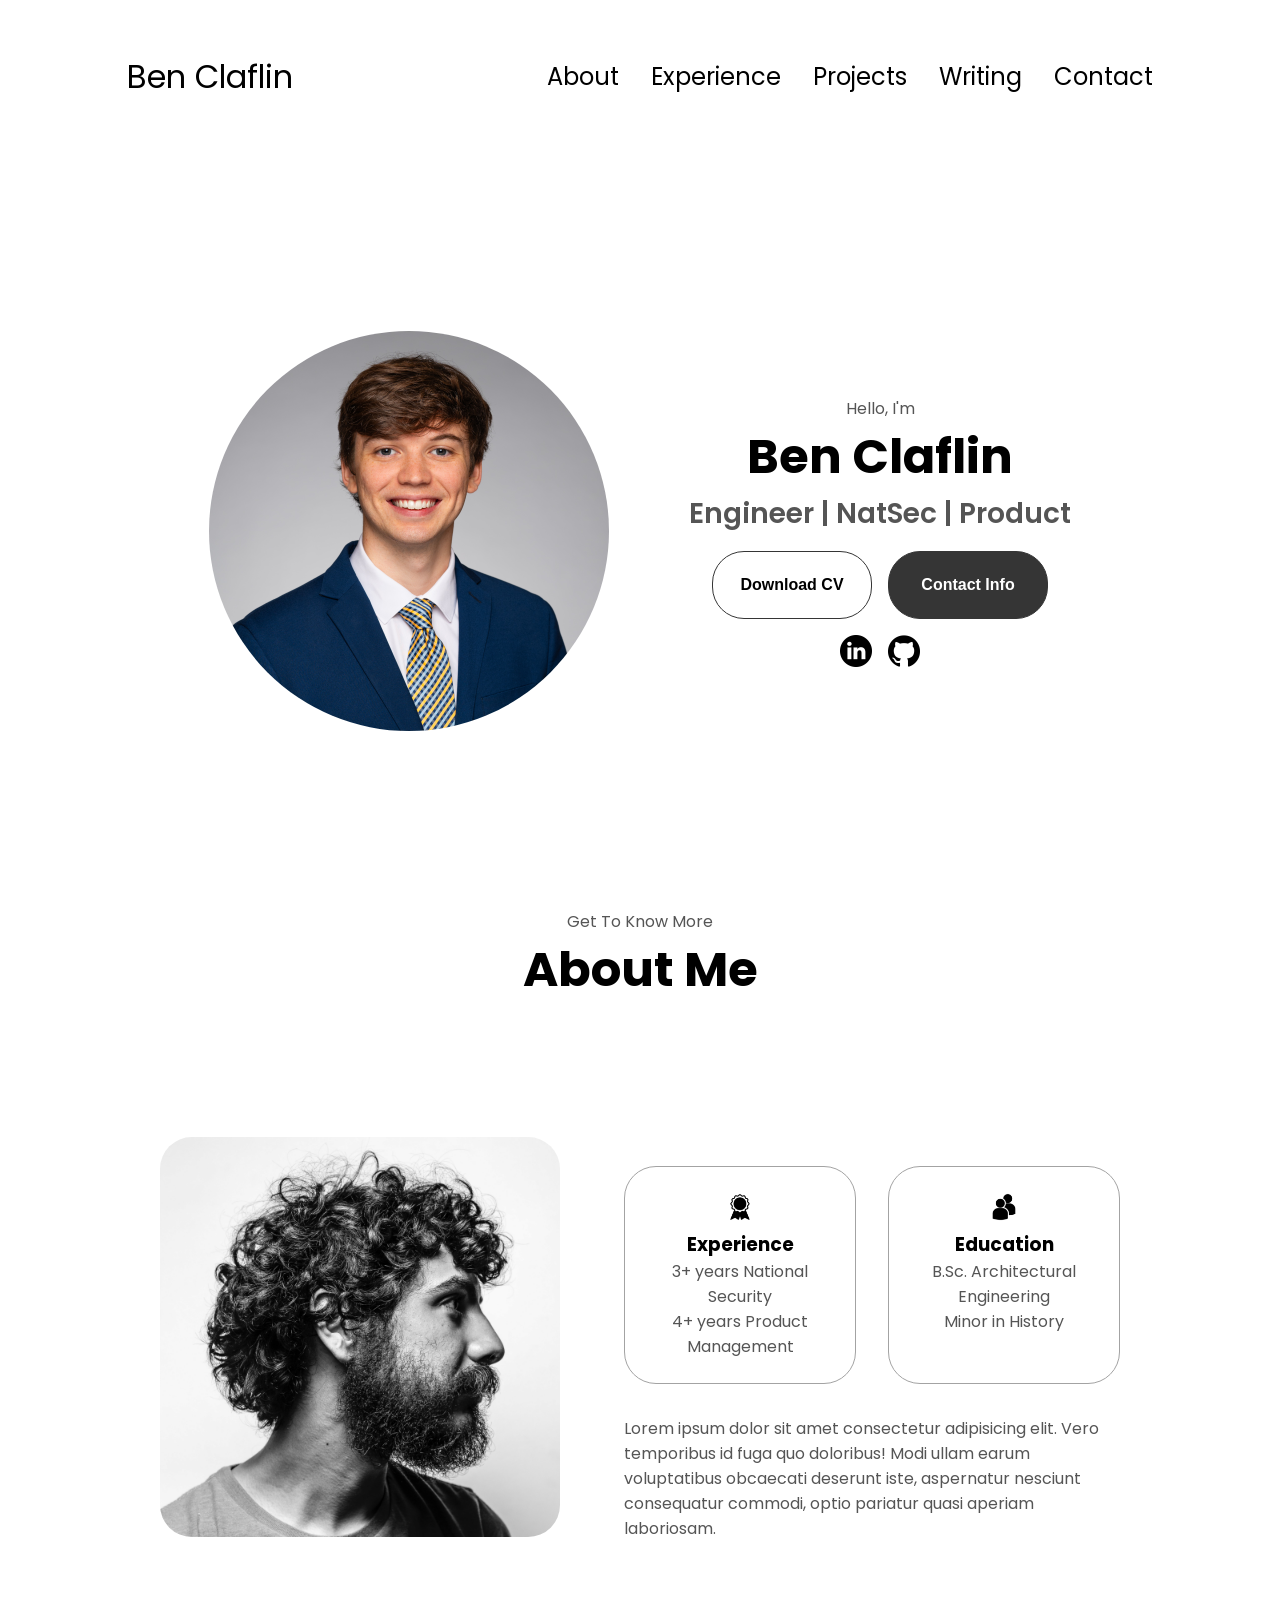
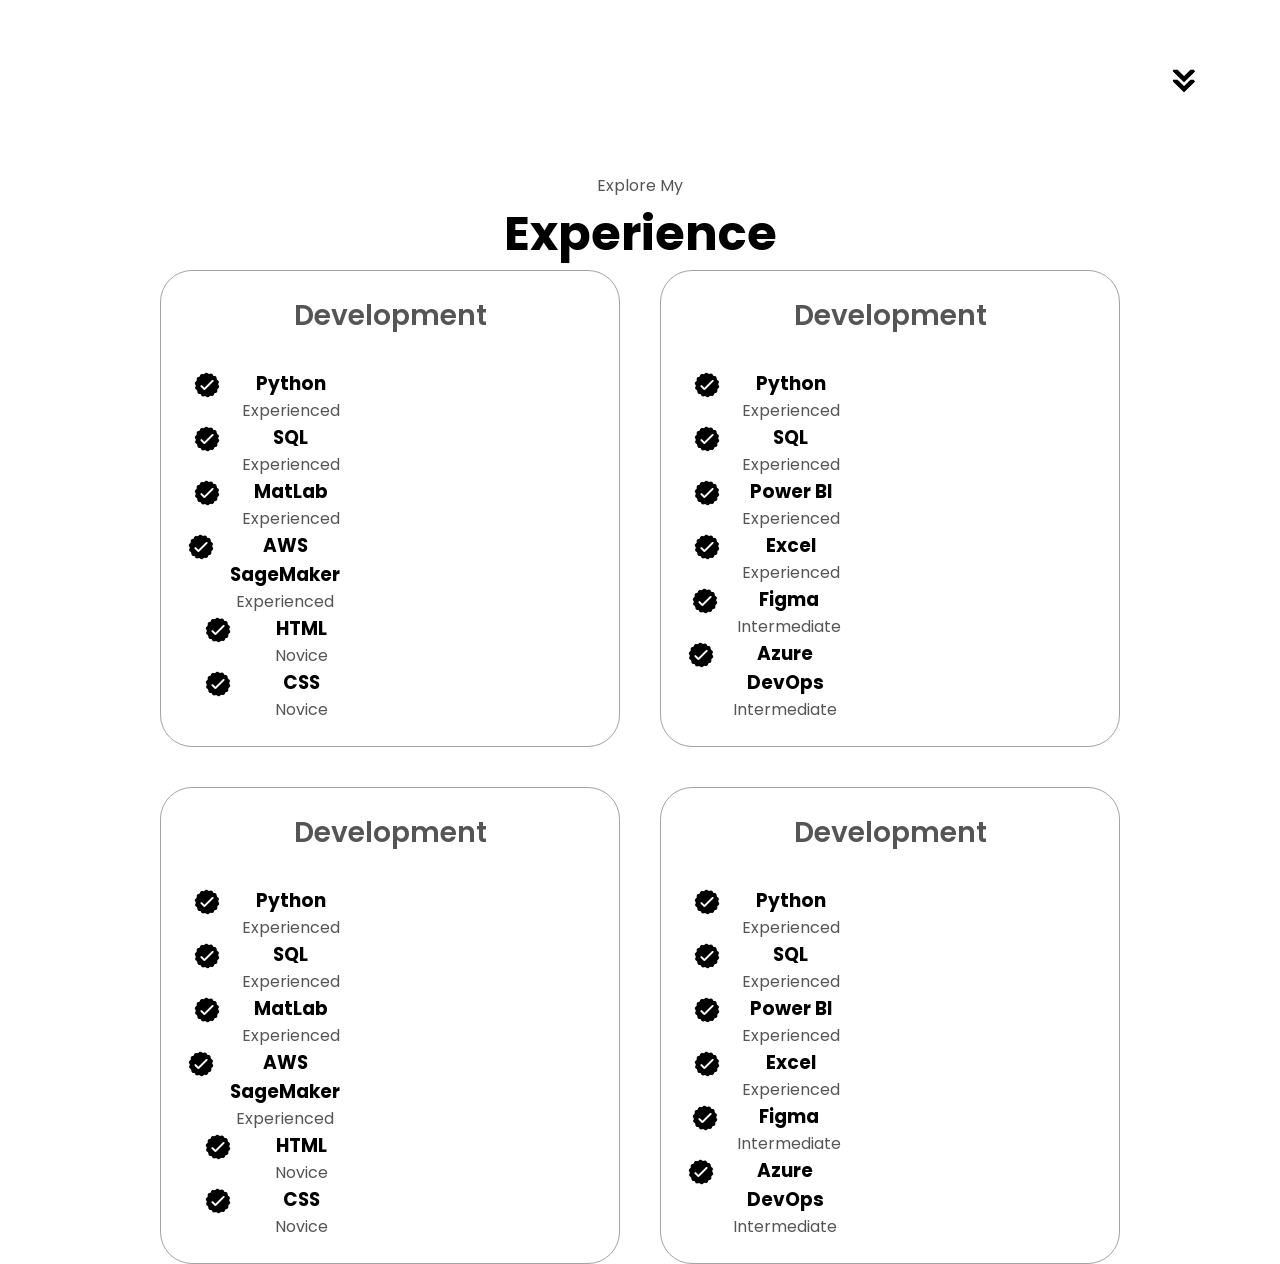
==== index.html @ aa69133c "2x2 grid without spread text" ====
<!DOCTYPE html>
<html lang="en">
<head>
  <meta charset="UTF-8">
  <meta name="viewport" content="width=device-width, initial-scale=1.0">
  <title>My Portfolio</title>
  <link rel="stylesheet" href="style.css">
  <link rel="stylesheet" href="mediaqueries.css">
</head>
<body>
  <!-- Desktop Nav -->
  <nav id="desktop-nav">
    <div class="logo">Ben Claflin</div>
    <div>
      <ul class="nav-links">
        <li><a href="#about">About</a></li>
        <li><a href="#experience">Experience</a></li>
        <li><a href="#projects">Projects</a></li>
        <li><a href="#writing">Writing</a></li>
        <li><a href="#contact">Contact</a></li>
      </ul> 
    </div>
  </nav>

  <!-- Hamburger Nav -->
  <nav id="hamburger-nav">
    <div class="logo">Ben Claflin</div>
    <div class="hamburger-menu">
      <div class="hamburger-icon" onclick="toggleMenu()">
        <span></span>
        <span></span>
        <span></span>
      </div>
      <ul class="menu-links">
        <li><a href="#about" onclick="toggleMenu()">About</a></li>
        <li><a href="#experience" onclick="toggleMenu()">Experience</a></li>
        <li><a href="#projects" onclick="toggleMenu()">Projects</a></li>
        <li><a href="#writing" onclick="toggleMenu()">Writing</a></li>
        <li><a href="#contact" onclick="toggleMenu()">Contact</a></li>
      </ul>
    </div>
  </nav>
  <section id="profile">
    <div class="section__pic-container">
        <img 
            src="./assets/Ben Claflin-2024-Web Res.jpg" 
            alt="Ben Claflin Profile Picture" 
            class="profile-pic"
        />
    </div>
    <div class="section__text">
        <p class="section__text__p1">Hello, I'm</p>
        <h1 class="title">Ben Claflin</h1>
        <p class="section__text__p2">Engineer | NatSec | Product</p>
        <div class="btn-container">
            <button 
            class="btn btn-color-2" 
            onclick="window.open('./assets/Ben-Claflin-Resume.pdf')"
            >
                Download CV
            </button>
            <button 
            class="btn btn-color-1" 
            onclick="location.href='./#contact'">
                Contact Info
            </button>
        </div>
        <div id="socials-container">
            <img src="./assets/linkedin.png" 
            alt="My LinkedIn Profile"
            class="icon" 
            onclick="location.href='https://www.linkedin.com/in/ben-claflin'"
            />
            <img src="./assets/github.png" 
            alt="My Github Profile"
            class="icon" 
            onclick="location.href='https://github.com/ben-claflin'"
            />
        </div>
    </div>
  </section>
  <section id="about">
    <p class="section__text__p1">Get To Know More</p>    
    <h1 class="title">About Me</h1>
        <div class="section-container">
            <div class="section__pic-container">
                <img src="./assets/about-pic.png" 
                alt="About Picture" 
                class="about-pic"
                />
            </div>
            <div class="about-details-container">
                <div class="about-containers">
                    <div class="details-containers">
                        <img src="./assets/experience.png" 
                        alt="experience icon"
                        class="icon"
                        />
                        <h3>Experience</h3>
                        <p>3+ years National Security <br/>4+ years Product Management</p>
                    </div>
                    <div class="details-containers">
                       <img src="./assets/education.png" 
                        alt="education icon"
                        class="icon"
                        />
                        <h3>Education</h3>
                        <p>B.Sc. Architectural Engineering <br/>Minor in History</p> 
                    </div>
                </div>
                <div class="text-container">
                    <p>Lorem ipsum dolor sit amet consectetur adipisicing elit. Vero temporibus id fuga quo doloribus! Modi ullam earum voluptatibus obcaecati deserunt iste, aspernatur nesciunt consequatur commodi, optio pariatur quasi aperiam laboriosam.</p>
                </div>
            </div>
        </div>
        <img 
            src="./assets/arrow.png" 
            alt="Arrow Icon" 
            class="icon arrow"
            onclick="location.href='#experience'"
        />    
</section>
</section>
<section id="experience">
  <p class="section__text__p1">Explore My</p>
  <h1 class="title">Experience</h1>
  <div class="experience-details-container">
    <div class="experience-containers">
      <!-- BOX 1 -->
      <div class="details-containers">
        <h2 class="experience-subtitle">Development</h2>
        <div class="article-containers">
          <article>
            <img 
            src="./assets/checkmark.png" 
            alt="Experience icon" 
            class="icon"
            />
            <div>
              <h3>Python</h3>
              <p>Experienced</p>
            </div>
          </article>
          <article>
            <img 
            src="./assets/checkmark.png" 
            alt="Experience icon" 
            class="icon"
            />
            <div>
              <h3>SQL</h3>
              <p>Experienced</p>
            </div>
          </article>
          <article>
            <img 
            src="./assets/checkmark.png" 
            alt="Experience icon" 
            class="icon"
            />
            <div>
              <h3>MatLab</h3>
              <p>Experienced</p>
            </div>
          </article>
          <article>
            <img 
            src="./assets/checkmark.png" 
            alt="Experience icon" 
            class="icon"
            />
            <div>
              <h3>AWS SageMaker</h3>
              <p>Experienced</p>
            </div>
          </article>
          <article>
            <img 
            src="./assets/checkmark.png" 
            alt="Experience icon" 
            class="icon"
            />
            <div>
              <h3>HTML</h3>
              <p>Novice</p>
            </div>
          </article>
          <article>
            <img 
            src="./assets/checkmark.png" 
            alt="Experience icon" 
            class="icon"
            />
            <div>
              <h3>CSS</h3>
              <p>Novice</p>
            </div>
          </article>
        </div>
      </div>
     <!-- BOX 2 -->
      <div class="details-containers">
        <h2 class="experience-subtitle">Development</h2>
        <div class="article-containers">
          <article>
            <img 
            src="./assets/checkmark.png" 
            alt="Experience icon" 
            class="icon"
            />
            <div>
              <h3>Python</h3>
              <p>Experienced</p>
            </div>
          </article>
          <article>
            <img 
            src="./assets/checkmark.png" 
            alt="Experience icon" 
            class="icon"
            />
            <div>
              <h3>SQL</h3>
              <p>Experienced</p>
            </div>
          </article>
          <article>
            <img 
            src="./assets/checkmark.png" 
            alt="Experience icon" 
            class="icon"
            />
            <div>
              <h3>Power BI</h3>
              <p>Experienced</p>
            </div>
          </article>
          <article>
            <img 
            src="./assets/checkmark.png" 
            alt="Experience icon" 
            class="icon"
            />
            <div>
              <h3>Excel</h3>
              <p>Experienced</p>
            </div>
          </article>
          <article>
            <img 
            src="./assets/checkmark.png" 
            alt="Experience icon" 
            class="icon"
            />
            <div>
              <h3>Figma</h3>
              <p>Intermediate</p>
            </div>
          </article>
          <article>
            <img 
            src="./assets/checkmark.png" 
            alt="Experience icon" 
            class="icon"
            />
            <div>
              <h3>Azure DevOps</h3>
              <p>Intermediate</p>
            </div>
          </article>
        </div>
      </div>
      <!-- BOX 3 -->
      <div class="details-containers">
        <h2 class="experience-subtitle">Development</h2>
        <div class="article-containers">
          <article>
            <img 
            src="./assets/checkmark.png" 
            alt="Experience icon" 
            class="icon"
            />
            <div>
              <h3>Python</h3>
              <p>Experienced</p>
            </div>
          </article>
          <article>
            <img 
            src="./assets/checkmark.png" 
            alt="Experience icon" 
            class="icon"
            />
            <div>
              <h3>SQL</h3>
              <p>Experienced</p>
            </div>
          </article>
          <article>
            <img 
            src="./assets/checkmark.png" 
            alt="Experience icon" 
            class="icon"
            />
            <div>
              <h3>MatLab</h3>
              <p>Experienced</p>
            </div>
          </article>
          <article>
            <img 
            src="./assets/checkmark.png" 
            alt="Experience icon" 
            class="icon"
            />
            <div>
              <h3>AWS SageMaker</h3>
              <p>Experienced</p>
            </div>
          </article>
          <article>
            <img 
            src="./assets/checkmark.png" 
            alt="Experience icon" 
            class="icon"
            />
            <div>
              <h3>HTML</h3>
              <p>Novice</p>
            </div>
          </article>
          <article>
            <img 
            src="./assets/checkmark.png" 
            alt="Experience icon" 
            class="icon"
            />
            <div>
              <h3>CSS</h3>
              <p>Novice</p>
            </div>
          </article>
        </div>
      </div>
     <!-- BOX 4 -->
      <div class="details-containers">
        <h2 class="experience-subtitle">Development</h2>
        <div class="article-containers">
          <article>
            <img 
            src="./assets/checkmark.png" 
            alt="Experience icon" 
            class="icon"
            />
            <div>
              <h3>Python</h3>
              <p>Experienced</p>
            </div>
          </article>
          <article>
            <img 
            src="./assets/checkmark.png" 
            alt="Experience icon" 
            class="icon"
            />
            <div>
              <h3>SQL</h3>
              <p>Experienced</p>
            </div>
          </article>
          <article>
            <img 
            src="./assets/checkmark.png" 
            alt="Experience icon" 
            class="icon"
            />
            <div>
              <h3>Power BI</h3>
              <p>Experienced</p>
            </div>
          </article>
          <article>
            <img 
            src="./assets/checkmark.png" 
            alt="Experience icon" 
            class="icon"
            />
            <div>
              <h3>Excel</h3>
              <p>Experienced</p>
            </div>
          </article>
          <article>
            <img 
            src="./assets/checkmark.png" 
            alt="Experience icon" 
            class="icon"
            />
            <div>
              <h3>Figma</h3>
              <p>Intermediate</p>
            </div>
          </article>
          <article>
            <img 
            src="./assets/checkmark.png" 
            alt="Experience icon" 
            class="icon"
            />
            <div>
              <h3>Azure DevOps</h3>
              <p>Intermediate</p>
            </div>
          </article>
        </div>
      </div>
    </div>
  </div>
  <img 
            src="./assets/arrow.png" 
            alt="Arrow Icon" 
            class="icon arrow"
            onclick="location.href='./#projects'"
        />   
</section>
  <script src="script.js"></script>
</body>
</html>
---- style.css ----
/* General */

@import url('https://fonts.googleapis.com/css2?family=Poppins:wght@300;400;500;600&display=swap');

* {
    margin: 0;
    padding: 0;
}

body {
    font-family: "Poppins", sans-serif;
}

html {
    scroll-behavior: smooth;
}

p {
    color: rgb(85,85,85);
}

/* TRANSITION */

a, .btn{
    transition: all 300ms ease;
}

/* DESKTOP NAV */

nav, 
.nav-links {
    display: flex;
}

nav {
    justify-content: space-around;
    align-items: center;
    height: 17vh;
}
.nav-links {
    gap: 2rem;
    list-style: none;
    font-size: 1.5rem;
}

a {
    color:black;
    text-decoration: none;
    text-decoration-color: white;
}

a:hover {
    color: grey;
    text-decoration: underline;
    text-underline-offset: 1rem;
    text-decoration-color: rgb(181,181,181);
}

.logo {
    font-size: 2rem;
}

.logo:hover {
    cursor: default;
}

/* HAMBURGER MENU */

#hamburger-nav {
    display: none;
}

.hamburger-menu {
    position: relative;
    display: inline-block;
}

.hamburger-icon {
    display: flex;
    flex-direction: column;
    justify-content: space-between;
    height: 24px;
    width: 30px;
    cursor: pointer;
}

.hamburger-icon span {
    width: 100%;
    height: 2px;
    background-color: black;
    transition: all 0.3 ease-in-out;
}

.menu-links {
    position: absolute;
    top: 100%;
    right: 0%;
    background-color: white;
    width: fit-content;
    max-height: 0;
    overflow: hidden;
    transition: all 0.3 ease-in-out;
}

.menu-links a {
    display: block;
    padding: 10px;
    text-align: center;
    font-size: 1.5rem;
    color: black;
    text-decoration: none;
    transition: all 0.3 ease-in-out;
}

.menu-links li {
    list-style: none;
}

.menu-links.open {
    max-height: 300px;
}

.hamburger-icon.open span:first-child {
    transform: rotate(45deg) translate(10px, 5px);
}

.hamburger-icon.open span:nth-child(2) {
    opacity: 0;
}

.hamburger-icon.open span:last-child {
    transform: rotate(-45deg) translate(10px, -5px);
}

.hamburger-icon span:first-child {
    transform: none;
}

.hamburger-icon span:first-child {
    opacity: 1;
}

.hamburger-icon span:first-child {
    transform: none;
}

/* SECTIONS */
section {
    padding-top: 4vh;
    height: 96vh;
    margin: 0 10rem;
    box-sizing: border-box;
    min-height: fit-content;
}

.section-container {
    display: flex;   
}

/* PROFILE */

#profile {
    display: flex;
    justify-content: center;
    gap: 5rem;
    height: 80vh;
}

.profile-pic {
    display: flex;
    height: 400px;
    width: 400px;
    margin: auto 0;
    border-radius: 50%;
    overflow: hidden;
}

.profile-pic img {
    width: 100%;
    height: 100%;
    object-fit: cover;
}

.section__text {
    align-self: center;
    text-align: center;
}

.section__text p {
    font-weight: 600;
}

.section__text__p1 {
    text-align: center;
    font-size: 1rem;
    font-weight: 400 !important;
}

.section__text__p2 {
    font-size: 1.75rem;
    margin-bottom: 1rem;
}

.title {
    font-size: 3rem;
    text-align: center;
}

#socials-container {
    display: flex;
    justify-content: center;
    margin-top: 1rem;
    gap: 1rem;
}

/* ICONS */

.icon {
    cursor: pointer;
    height: 2rem;
}

/* BUTTONS */

.btn-container {
    display: flex;
    justify-content: center;
    gap: 1rem;
}

.btn {
    font-weight: 600;
    font-size: 1rem;
    transition: all 300ms ease;
    padding: 1.5rem;
    width: 10rem;
    border-radius: 2rem;
}

.btn-color-1, 
.btn-color-2 {
    border: rgb(53, 53, 53) 0.1rem solid;
}

.btn-color-1:hover, 
.btn-color-2:hover {
    cursor: pointer;
}

.btn-color-1, 
.btn-color-2:hover {
    background: rgb(53, 53, 53);
    color: white;
}

.btn-color-1:hover {
    background: rgb(0, 0, 0);
}

.btn-color-2 {
    background: none;
}

.btn-color-2:hover {
    border: rgb(255,255,255) 0.1rem solid;
}

.btn-container {
    gap: 1rem;
}

/* ABOUT SECTION */

#about {
    position: relative;
}

.about-containers {
    gap: 2rem;
    margin-bottom: 2rem;
    margin-top: 2rem;
}

.about-details-container {
    justify-content: center;
    flex-direction: column;
}

.about-containers,
.about-details-container {
    display: flex;
}

.about-pic {
    border-radius: 2rem;
    height: 400px;
    width: 400px;
}

.arrow {
    position: absolute;
    right: -5rem;
    bottom: 2.5rem;
}

.details-containers {
    padding: 1.5rem;
    flex: 1;
    background: white;
    border-radius: 2rem;
    border: rgb(53, 53, 53) 0.1rem solid;
    border-color: rgb(163, 163, 163);
    text-align: center;
}

.section-container {
    gap: 4rem;
    height: 80%;
}

.section__pic-container {
    height: 400px;
    width: 400px;
    margin: auto 0;
}

Here is my current css code for the experience section:

/* EXPERIENCE */

#experience {
    position: relative;
}

.experience-subtitle {
    color: rgb(85,85,85);
    font-weight: 600;
    font-size: 1.75rem;
    margin-bottom: 2rem;
}

.experience-details-container {
    display: flex;
    justify-content: center;
    flex-direction: column;
}

.experience-containers {
    display: grid;
    grid-template-columns: repeat(2, 1fr);
    text-align: initial;
    flex-wrap: wrap;
    flex-direction: row;
    gap: 2.5rem;
    justify-content: space-around;
}

article {
    display: flex;
    width: 10rem;
    justify-content: space-around;
    gap: 0.5rem;
}

article .icon {
    cursor: default;
}
---- mediaqueries.css ----
@media screen and (max-width: 1200px) {
    #desktop-nav {
        display: none;
    }
    #hamburger-nav {
        display: flex;
    }
}
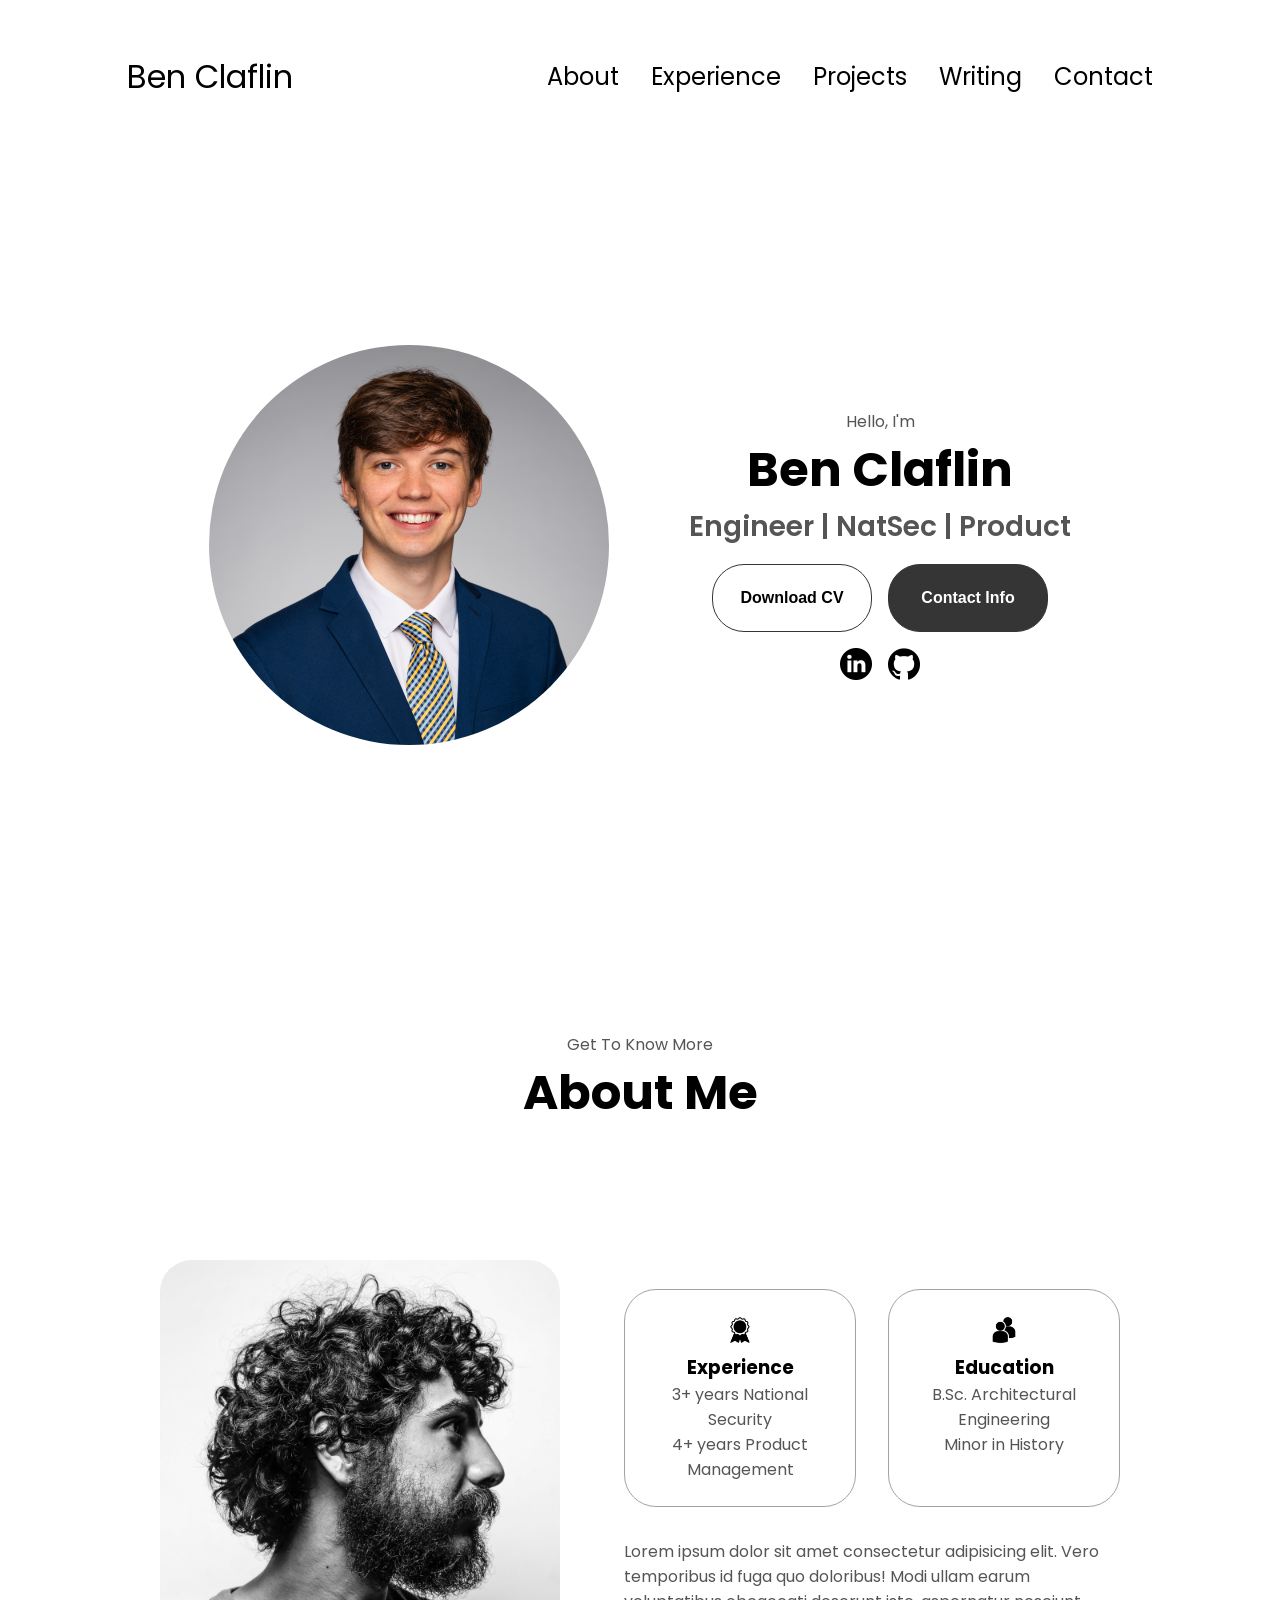
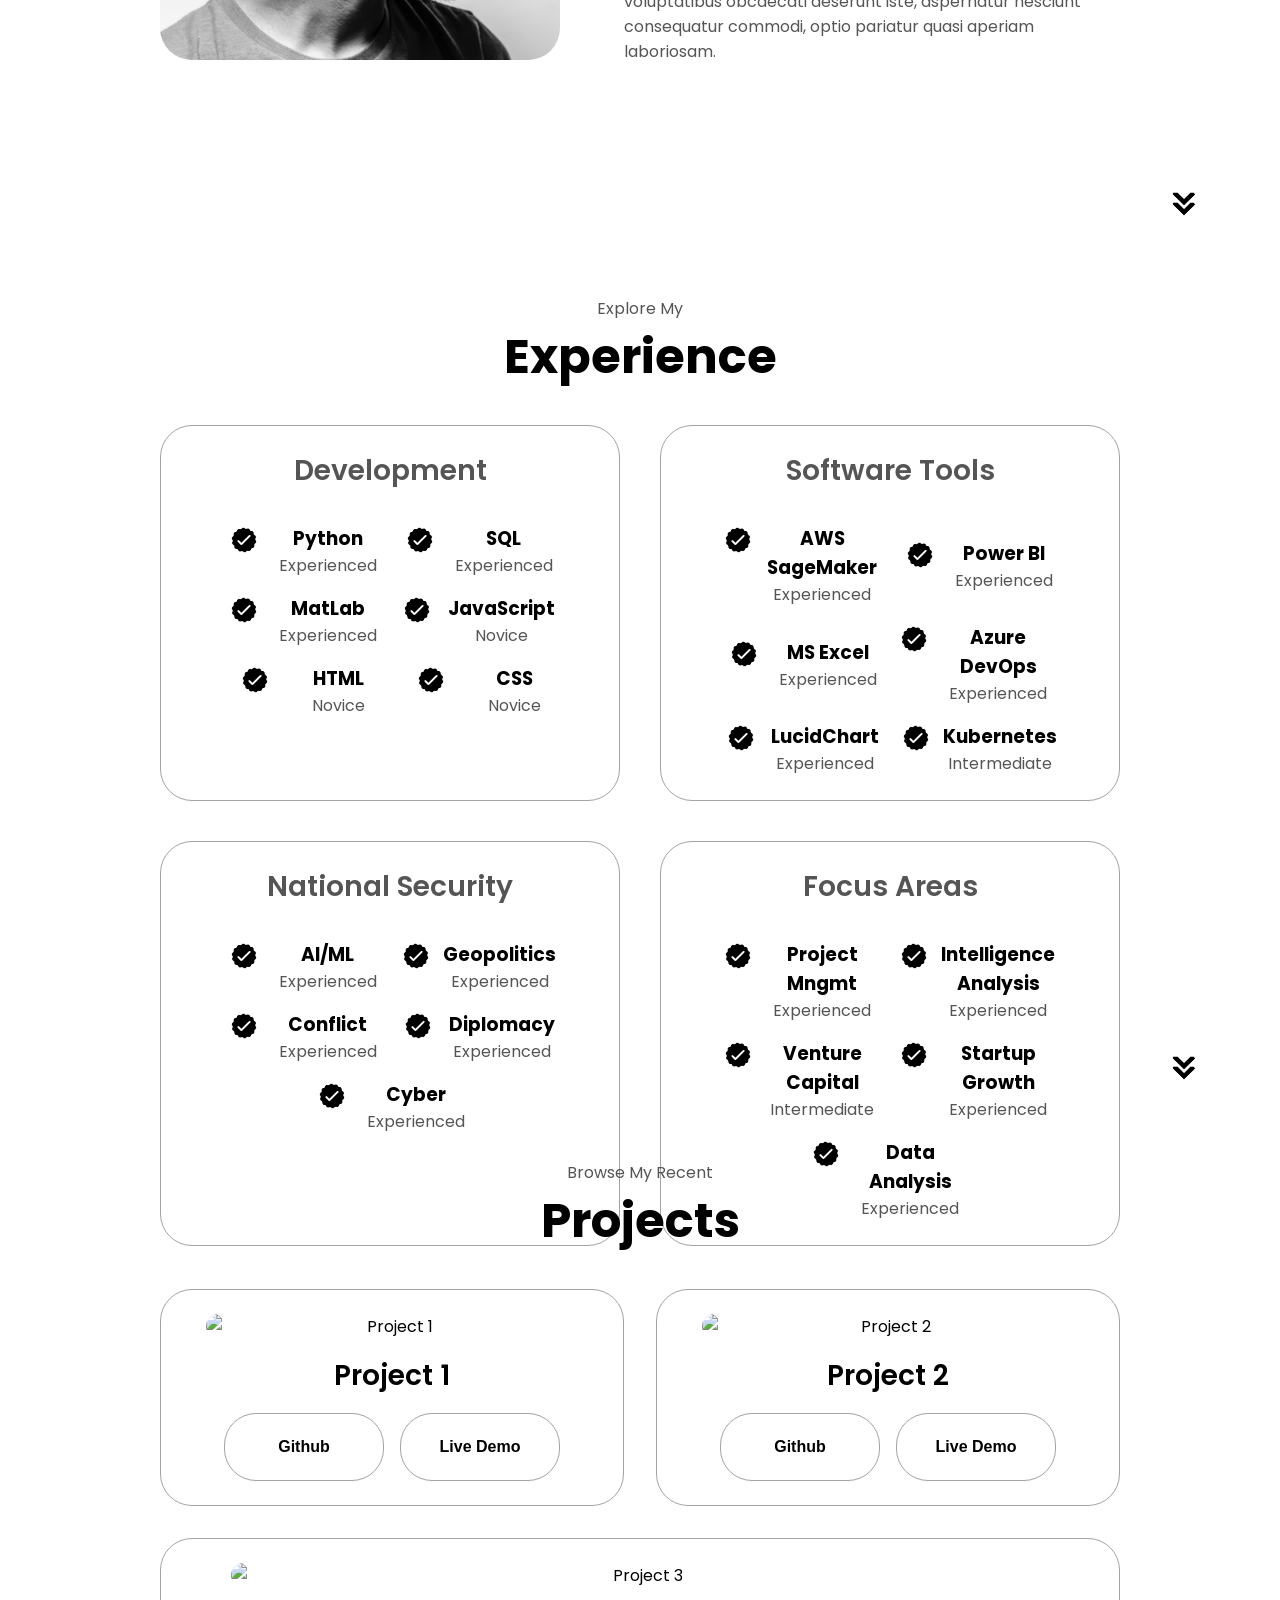
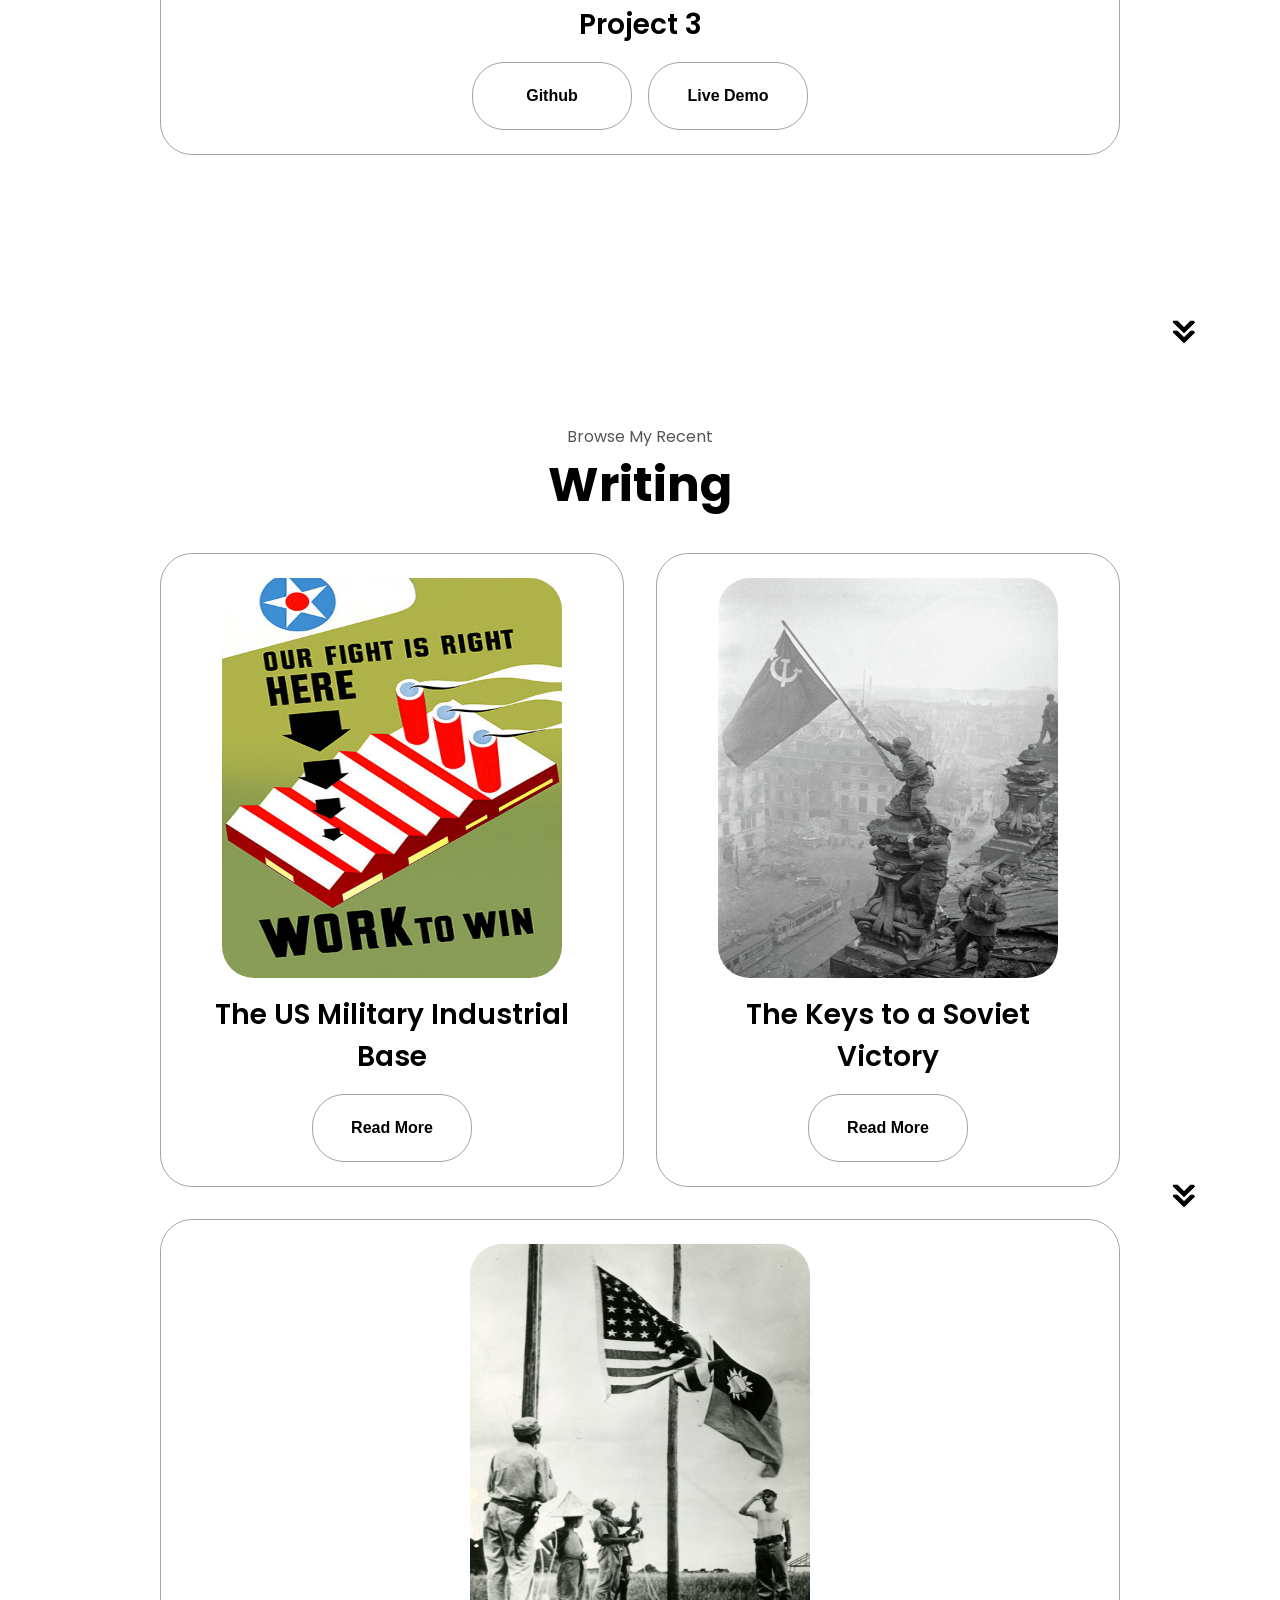
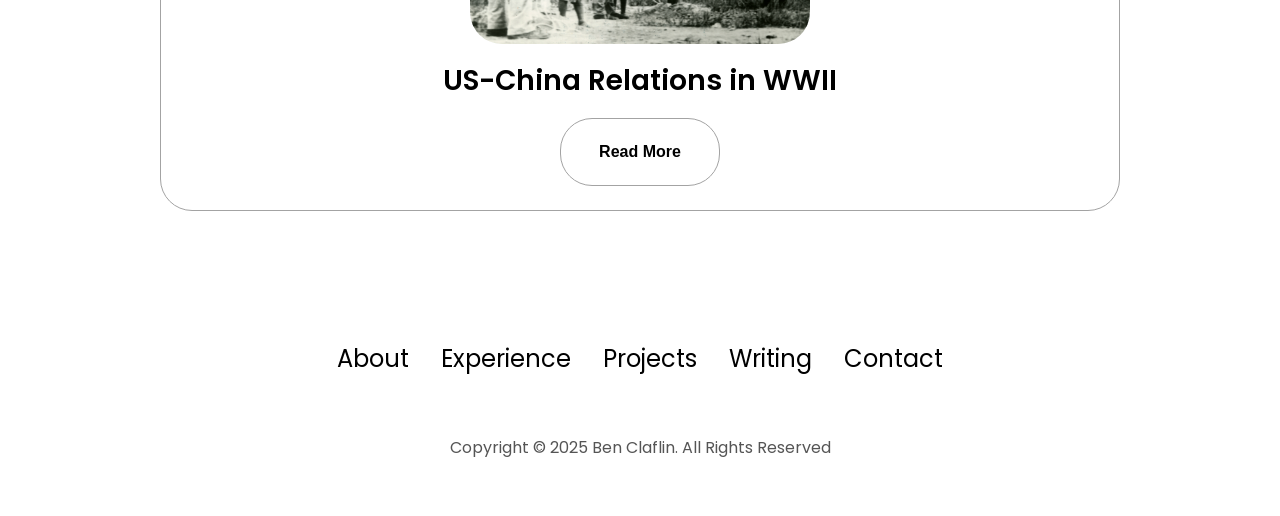
==== commit 4f4338c8: "Pre Text Overlap" ====
--- a/index.html
+++ b/index.html
@@ -170,8 +170,8 @@
             class="icon"
             />
             <div>
-              <h3>AWS SageMaker</h3>
-              <p>Experienced</p>
+              <h3>JavaScript</h3>
+              <p>Novice</p>
             </div>
           </article>
           <article>
@@ -200,7 +200,7 @@
       </div>
      <!-- BOX 2 -->
       <div class="details-containers">
-        <h2 class="experience-subtitle">Development</h2>
+        <h2 class="experience-subtitle">Software Tools</h2>
         <div class="article-containers">
           <article>
             <img 
@@ -209,18 +209,7 @@
             class="icon"
             />
             <div>
-              <h3>Python</h3>
-              <p>Experienced</p>
-            </div>
-          </article>
-          <article>
-            <img 
-            src="./assets/checkmark.png" 
-            alt="Experience icon" 
-            class="icon"
-            />
-            <div>
-              <h3>SQL</h3>
+              <h3>AWS SageMaker</h3>
               <p>Experienced</p>
             </div>
           </article>
@@ -242,19 +231,8 @@
             class="icon"
             />
             <div>
-              <h3>Excel</h3>
-              <p>Experienced</p>
-            </div>
-          </article>
-          <article>
-            <img 
-            src="./assets/checkmark.png" 
-            alt="Experience icon" 
-            class="icon"
-            />
-            <div>
-              <h3>Figma</h3>
-              <p>Intermediate</p>
+              <h3>MS Excel</h3>
+              <p>Experienced</p>
             </div>
           </article>
           <article>
@@ -265,6 +243,28 @@
             />
             <div>
               <h3>Azure DevOps</h3>
+              <p>Experienced</p>
+            </div>
+          </article>
+          <article>
+            <img 
+            src="./assets/checkmark.png" 
+            alt="Experience icon" 
+            class="icon"
+            />
+            <div>
+              <h3>LucidChart</h3>
+              <p>Experienced</p>
+            </div>
+          </article>
+          <article>
+            <img 
+            src="./assets/checkmark.png" 
+            alt="Experience icon" 
+            class="icon"
+            />
+            <div>
+              <h3>Kubernetes</h3>
               <p>Intermediate</p>
             </div>
           </article>
@@ -272,7 +272,7 @@
       </div>
       <!-- BOX 3 -->
       <div class="details-containers">
-        <h2 class="experience-subtitle">Development</h2>
+        <h2 class="experience-subtitle">National Security</h2>
         <div class="article-containers">
           <article>
             <img 
@@ -281,70 +281,58 @@
             class="icon"
             />
             <div>
-              <h3>Python</h3>
-              <p>Experienced</p>
-            </div>
-          </article>
-          <article>
-            <img 
-            src="./assets/checkmark.png" 
-            alt="Experience icon" 
-            class="icon"
-            />
-            <div>
-              <h3>SQL</h3>
-              <p>Experienced</p>
-            </div>
-          </article>
-          <article>
-            <img 
-            src="./assets/checkmark.png" 
-            alt="Experience icon" 
-            class="icon"
-            />
-            <div>
-              <h3>MatLab</h3>
-              <p>Experienced</p>
-            </div>
-          </article>
-          <article>
-            <img 
-            src="./assets/checkmark.png" 
-            alt="Experience icon" 
-            class="icon"
-            />
-            <div>
-              <h3>AWS SageMaker</h3>
-              <p>Experienced</p>
-            </div>
-          </article>
-          <article>
-            <img 
-            src="./assets/checkmark.png" 
-            alt="Experience icon" 
-            class="icon"
-            />
-            <div>
-              <h3>HTML</h3>
-              <p>Novice</p>
-            </div>
-          </article>
-          <article>
-            <img 
-            src="./assets/checkmark.png" 
-            alt="Experience icon" 
-            class="icon"
-            />
-            <div>
-              <h3>CSS</h3>
-              <p>Novice</p>
-            </div>
-          </article>
+              <h3>AI/ML</h3>
+              <p>Experienced</p>
+            </div>
+          </article>
+          <article>
+            <img 
+            src="./assets/checkmark.png" 
+            alt="Experience icon" 
+            class="icon"
+            />
+            <div>
+              <h3>Geopolitics</h3>
+              <p>Experienced</p>
+            </div>
+          </article>
+          <article>
+            <img 
+            src="./assets/checkmark.png" 
+            alt="Experience icon" 
+            class="icon"
+            />
+            <div>
+              <h3>Conflict</h3>
+              <p>Experienced</p>
+            </div>
+          </article>
+          <article>
+            <img 
+            src="./assets/checkmark.png" 
+            alt="Experience icon" 
+            class="icon"
+            />
+            <div>
+              <h3>Diplomacy</h3>
+              <p>Experienced</p>
+            </div>
+          </article>
+          <article>
+            <img 
+            src="./assets/checkmark.png" 
+            alt="Experience icon" 
+            class="icon"
+            />
+            <div>
+              <h3>Cyber</h3>
+              <p>Experienced</p>
+            </div>
         </div>
       </div>
      <!-- BOX 4 -->
       <div class="details-containers">
-        <h2 class="experience-subtitle">Development</h2>
+        <h2 class="experience-subtitle">Focus Areas</h2>
         <div class="article-containers">
           <article>
             <img 
@@ -353,51 +341,29 @@
             class="icon"
             />
             <div>
-              <h3>Python</h3>
-              <p>Experienced</p>
-            </div>
-          </article>
-          <article>
-            <img 
-            src="./assets/checkmark.png" 
-            alt="Experience icon" 
-            class="icon"
-            />
-            <div>
-              <h3>SQL</h3>
-              <p>Experienced</p>
-            </div>
-          </article>
-          <article>
-            <img 
-            src="./assets/checkmark.png" 
-            alt="Experience icon" 
-            class="icon"
-            />
-            <div>
-              <h3>Power BI</h3>
-              <p>Experienced</p>
-            </div>
-          </article>
-          <article>
-            <img 
-            src="./assets/checkmark.png" 
-            alt="Experience icon" 
-            class="icon"
-            />
-            <div>
-              <h3>Excel</h3>
-              <p>Experienced</p>
-            </div>
-          </article>
-          <article>
-            <img 
-            src="./assets/checkmark.png" 
-            alt="Experience icon" 
-            class="icon"
-            />
-            <div>
-              <h3>Figma</h3>
+              <h3>Project Mngmt</h3>
+              <p>Experienced</p>
+            </div>
+          </article>
+          <article>
+            <img 
+            src="./assets/checkmark.png" 
+            alt="Experience icon" 
+            class="icon"
+            />
+            <div>
+              <h3>Intelligence Analysis</h3>
+              <p>Experienced</p>
+            </div>
+          </article>
+          <article>
+            <img 
+            src="./assets/checkmark.png" 
+            alt="Experience icon" 
+            class="icon"
+            />
+            <div>
+              <h3>Venture Capital</h3>
               <p>Intermediate</p>
             </div>
           </article>
@@ -408,8 +374,19 @@
             class="icon"
             />
             <div>
-              <h3>Azure DevOps</h3>
-              <p>Intermediate</p>
+              <h3>Startup Growth</h3>
+              <p>Experienced</p>
+            </div>
+          </article>
+          <article>
+            <img 
+            src="./assets/checkmark.png" 
+            alt="Experience icon" 
+            class="icon"
+            />
+            <div>
+              <h3>Data Analysis</h3>
+              <p>Experienced</p>
             </div>
           </article>
         </div>
@@ -423,6 +400,187 @@
             onclick="location.href='./#projects'"
         />   
 </section>
+<section id="projects">
+  <p class="section__text__p1">Browse My Recent</p>
+  <h1 class="title">Projects</h1>
+  <div class="experience-details-container">
+    <div class="about-containers">
+    <!-- PROJECT 1 -->
+    <div class="details-containers color-containers">
+      <div class="article-containers">
+        <img 
+        src="./assets/project-1.png" 
+        alt="Project 1" 
+        class="project-img"
+        />
+      </div>
+      <h2 class="experience-subtitle project-title">Project 1</h2>
+      <div class="btn-container">
+        <button class="btn btn-color-2 project-btn" onclick="location.href='https://github.com'"
+        >
+        Github
+      </button>
+        <button class="btn btn-color-2 project-btn" onclick="location.href='https://github.com'"
+        >
+        Live Demo
+      </button>
+      </div>
+    </div>
+    <!-- PROJECT 2 -->
+    <div class="details-containers color-containers">
+      <div class="article-containers">
+        <img 
+        src="./assets/project-2.png" 
+        alt="Project 2" 
+        class="project-img"
+        />
+      </div>
+      <h2 class="experience-subtitle project-title">Project 2</h2>
+      <div class="btn-container">
+        <button class="btn btn-color-2 project-btn" onclick="location.href='https://github.com'"
+        >
+        Github
+      </button>
+        <button class="btn btn-color-2 project-btn" onclick="location.href='https://github.com'"
+        >
+        Live Demo
+      </button>
+      </div>
+    </div>
+    <!-- PROJECT 3 -->
+    <div class="details-containers color-containers">
+      <div class="article-containers">
+        <img 
+        src="./assets/project-3.png" 
+        alt="Project 3" 
+        class="project-img"
+        />
+      </div>
+      <h2 class="experience-subtitle project-title">Project 3</h2>
+      <div class="btn-container">
+        <button class="btn btn-color-2 project-btn" onclick="location.href='https://github.com'"
+        >
+        Github
+      </button>
+        <button class="btn btn-color-2 project-btn" onclick="location.href='https://github.com'"
+        >
+        Live Demo
+      </button>
+      </div>
+    </div>
+    </div>
+  </div>
+  <img 
+      src="./assets/arrow.png" 
+      alt="Arrow Icon" 
+      class="icon arrow"
+      onclick="location.href='./#writing'"
+   />   
+</section>
+<section id="writing">
+  <p class="section__text__p1">Browse My Recent</p>
+  <h1 class="title">Writing</h1>
+  <div class="experience-details-container">
+    <div class="about-containers">
+    <!-- Article 1 -->
+    <div class="details-containers color-containers">
+      <div class="article-containers">
+        <img 
+        src="./assets/manufacturing-art.jpg" 
+        alt="Project 1" 
+        class="writing-img"
+        />
+      </div>
+      <h2 class="experience-subtitle writing-title">The US Military Industrial Base</h2>
+      <div class="btn-container">
+        <button class="btn btn-color-2 writing-btn" 
+        onclick="window.open('./assets/Claflin-Writing-1.pdf')"
+        >
+        Read More
+        </button>
+      </div>
+    </div>    
+    <!-- Article 2 -->
+    <div class="details-containers color-containers">
+      <div class="article-containers">
+        <img 
+        src="./assets/soviet-victory.jpg" 
+        alt="Project 2" 
+        class="writing-img"
+        />
+      </div>
+      <h2 class="experience-subtitle writing-title">The Keys to a Soviet Victory</h2>
+      <div class="btn-container">
+        <button class="btn btn-color-2 writing-btn" 
+        onclick="window.open('./assets/Claflin-Writing-2.pdf')"
+        >
+        Read More
+        </button>
+      </div>
+      </div>
+    <!-- Article 3 -->
+    <div class="details-containers color-containers">
+      <div class="article-containers">
+        <img 
+        src="./assets/us-china.jpg" 
+        alt="Project 3" 
+        class="writing-img"
+        />
+      </div>
+      <h2 class="experience-subtitle writing-title">US-China Relations in WWII</h2>
+      <div class="btn-container">
+        <button class="btn btn-color-2 writing-btn" 
+        onclick="window.open('./assets/Claflin-Writing-3.pdf')"
+        >
+        Read More
+        </button>
+      </div>
+    </div>
+    </div>
+  </div>
+  <img 
+      src="./assets/arrow.png" 
+      alt="Arrow Icon" 
+      class="icon arrow"
+      onclick="location.href='./#contact'"
+   />   
+</section>
+<section id="contact">
+  <p class="section__text__p1">Get in Touch</p>
+  <h1 class="title">Contact Me</h1>
+  <div class="contact-info-upper-container">
+    <div class="contact-info-container">
+      <img 
+      src="./assets/email.png" 
+      alt="Email icon" 
+      class="icon contact-icon email-icon"
+      />
+      <p><a href="mailto:ben.c.claflin@gmail.com">ben.c.claflin@gmail.com</a></p>
+    </div>
+    <div class="contact-info-container">
+      <img 
+      src="./assets/linkedin.png" 
+      alt="LinkedIn icon" 
+      class="icon contact-icon"
+      />
+      <p><a href="https://www.linkedin.com/in/ben-claflin">LinkedIn</a></p>
+    </div>
+  </div>
+</section>
+<footer>
+  <nav>
+    <div class="nav-links-container">
+       <ul class="nav-links">
+        <li><a href="#about">About</a></li>
+        <li><a href="#experience">Experience</a></li>
+        <li><a href="#projects">Projects</a></li>
+        <li><a href="#writing">Writing</a></li>
+        <li><a href="#contact">Contact</a></li>
+      </ul>
+    </div>
+  </nav>
+  <p>Copyright &#169; 2025 Ben Claflin. All Rights Reserved</p>
+</footer>
   <script src="script.js"></script>
 </body>
 </html>
--- a/style.css
+++ b/style.css
@@ -324,8 +324,6 @@
     margin: auto 0;
 }
 
-Here is my current css code for the experience section:
-
 /* EXPERIENCE */
 
 #experience {
@@ -347,12 +345,13 @@
 
 .experience-containers {
     display: grid;
-    grid-template-columns: repeat(2, 1fr);
+    grid-template-columns: repeat(2,1fr);
     text-align: initial;
     flex-wrap: wrap;
     flex-direction: row;
     gap: 2.5rem;
     justify-content: space-around;
+    margin-top: 2rem;
 }
 
 article {
@@ -365,3 +364,118 @@
 article .icon {
     cursor: default;
 }
+
+.article-containers {
+    display: flex;
+    flex-direction: row;
+    flex-wrap: wrap;
+    gap: 1rem;
+    align-items: center;
+    justify-content: center;
+    text-align: center;
+}
+
+/* PROJECTS */
+
+#projects {
+    position: relative;
+}
+
+.color-container {
+    border-color: rgb(163, 163, 163);
+    background: rgb(250,250,250);
+}
+
+.project-img {
+    border-radius: 2rem;
+    width: 90%;
+    height: 90%;
+}
+
+.project-title {
+    margin: 1rem;
+    color: black;
+}
+
+.project-btn {
+    color: black;
+    border-color: rgb(163, 163, 163);
+}
+
+/* WRITING */
+
+#writing {
+    position: relative;
+}
+
+.color-container {
+    border-color: rgb(163, 163, 163);
+    background: rgb(250,250,250);
+}
+
+.writing-img {
+    border-radius: 2rem;
+    width: 340px;
+    height: 400px;
+}
+
+.writing-title {
+    margin: 1rem;
+    color: black;
+}
+
+.writing-btn {
+    color: black;
+    border-color: rgb(163, 163, 163);
+}
+
+/* CONTACT */
+
+#contact {
+    display: flex;
+    justify-content: center;
+    flex-direction: column;
+    height: 70vh;
+}
+
+.contact-info-upper-container {
+    display: flex;
+    justify-content: center;
+    border-radius: 2rem;
+    border: rgb(53,53,53) 0.1rem solid;
+    border-color: rgb(163, 163, 163);
+    background: rgb(250, 250, 250);
+    margin: 2rem auto;
+    padding: 0.5rem;
+}
+
+.contact-info-container {
+    display: flex;
+    align-items: center;
+    justify-content: center;
+    gap: 0.5rem;
+    margin: 1rem;
+}
+
+.contact-info-container p {
+    font-size: larger;
+}
+
+.contact-icon {
+    cursor: default;
+}
+
+.email-icon {
+    height: 2.5rem;
+}
+
+/* FOOTER */
+
+footer {
+    height: 26vh;
+    margin: 0 1rem;
+}
+
+footer p {
+    text-align: center;
+}
--- a/mediaqueries.css
+++ b/mediaqueries.css
@@ -1,3 +1,12 @@
+@media screen and (max-width: 1400px) {
+   #profile {
+    height: 83vh;
+    margin-bottom: 6rem;
+   }
+   .about-containers {
+    flex-wrap: wrap;
+   }
+}
 @media screen and (max-width: 1200px) {
     #desktop-nav {
         display: none;
@@ -5,4 +14,20 @@
     #hamburger-nav {
         display: flex;
     }
+    #experience, .experience-details-container {
+        margin-top: 2rem;
+    }
+    #profile, .section-container {
+        display: block;
+    }
+    .arrow {
+        display: none;
+    }
+    section, .section-container {
+        height: fit-content;
+    }
+    section {
+        margin: 0.5%;
+    }
 }
+
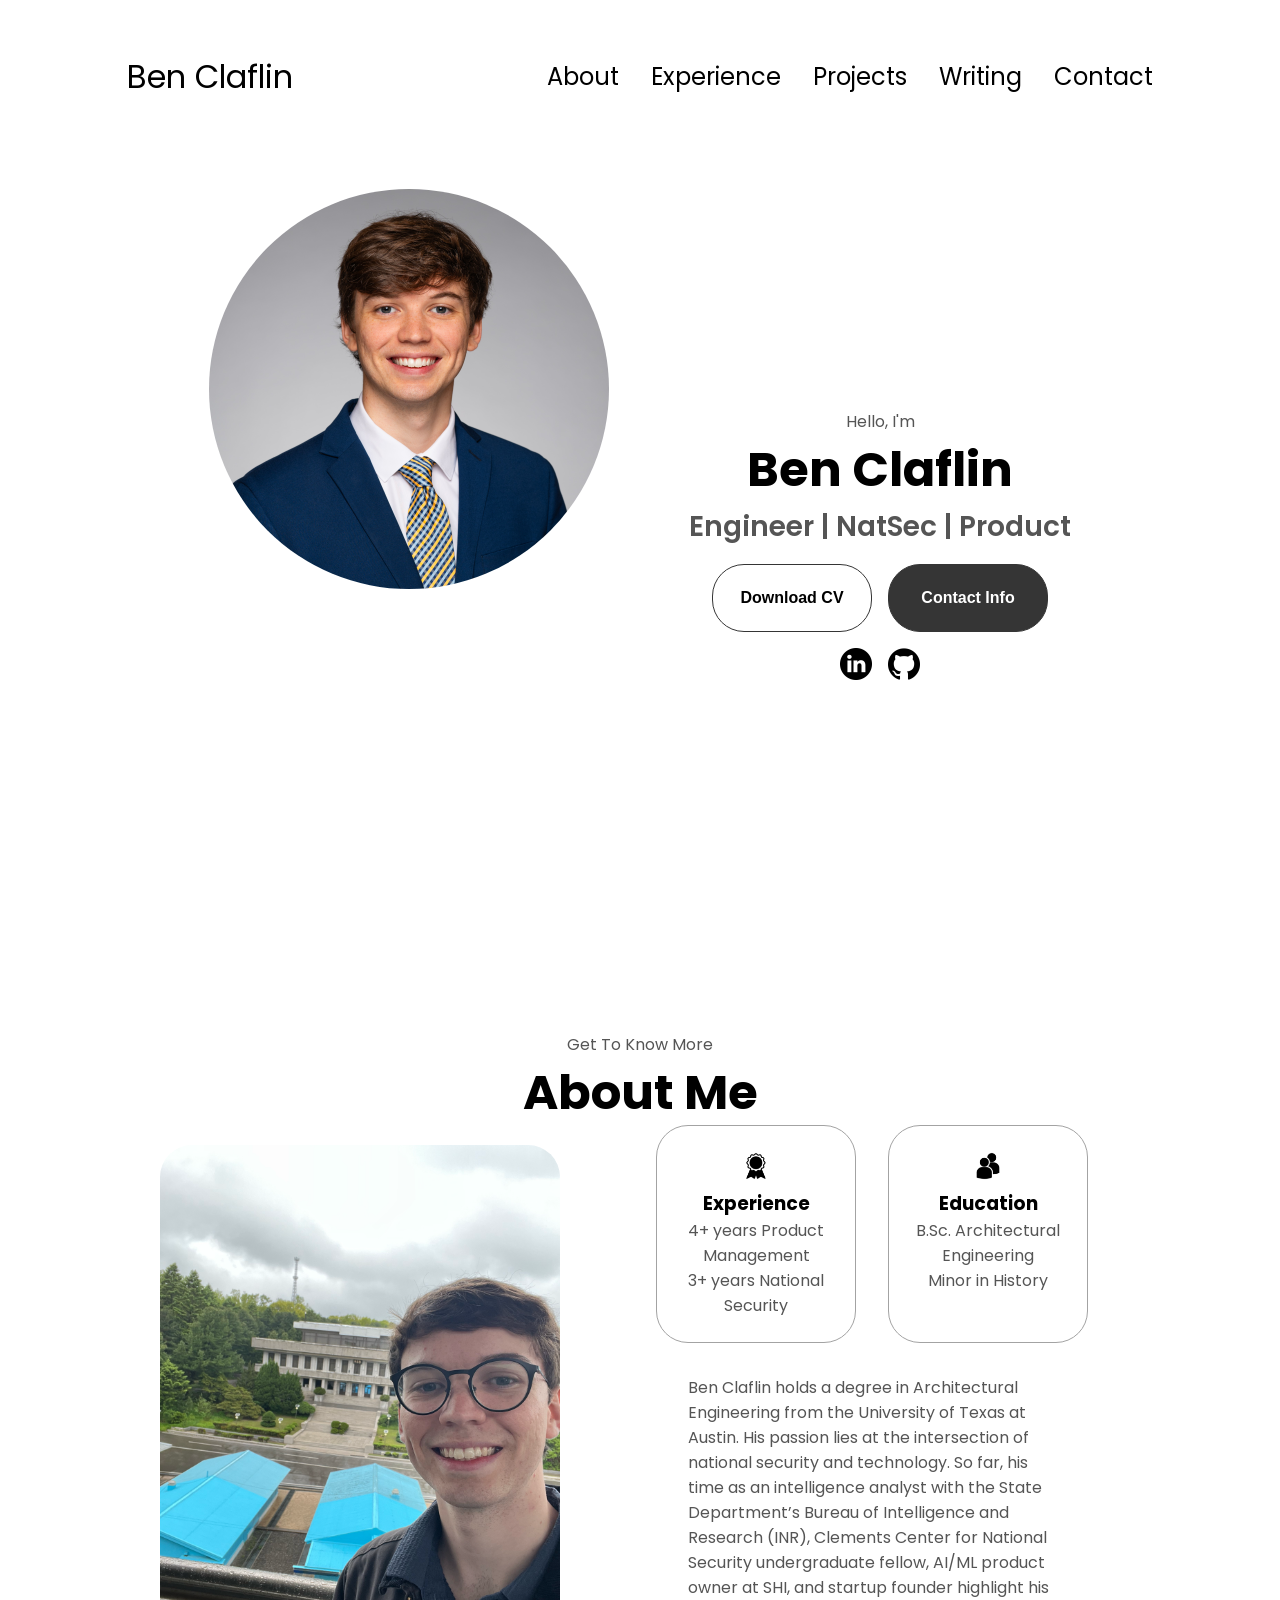
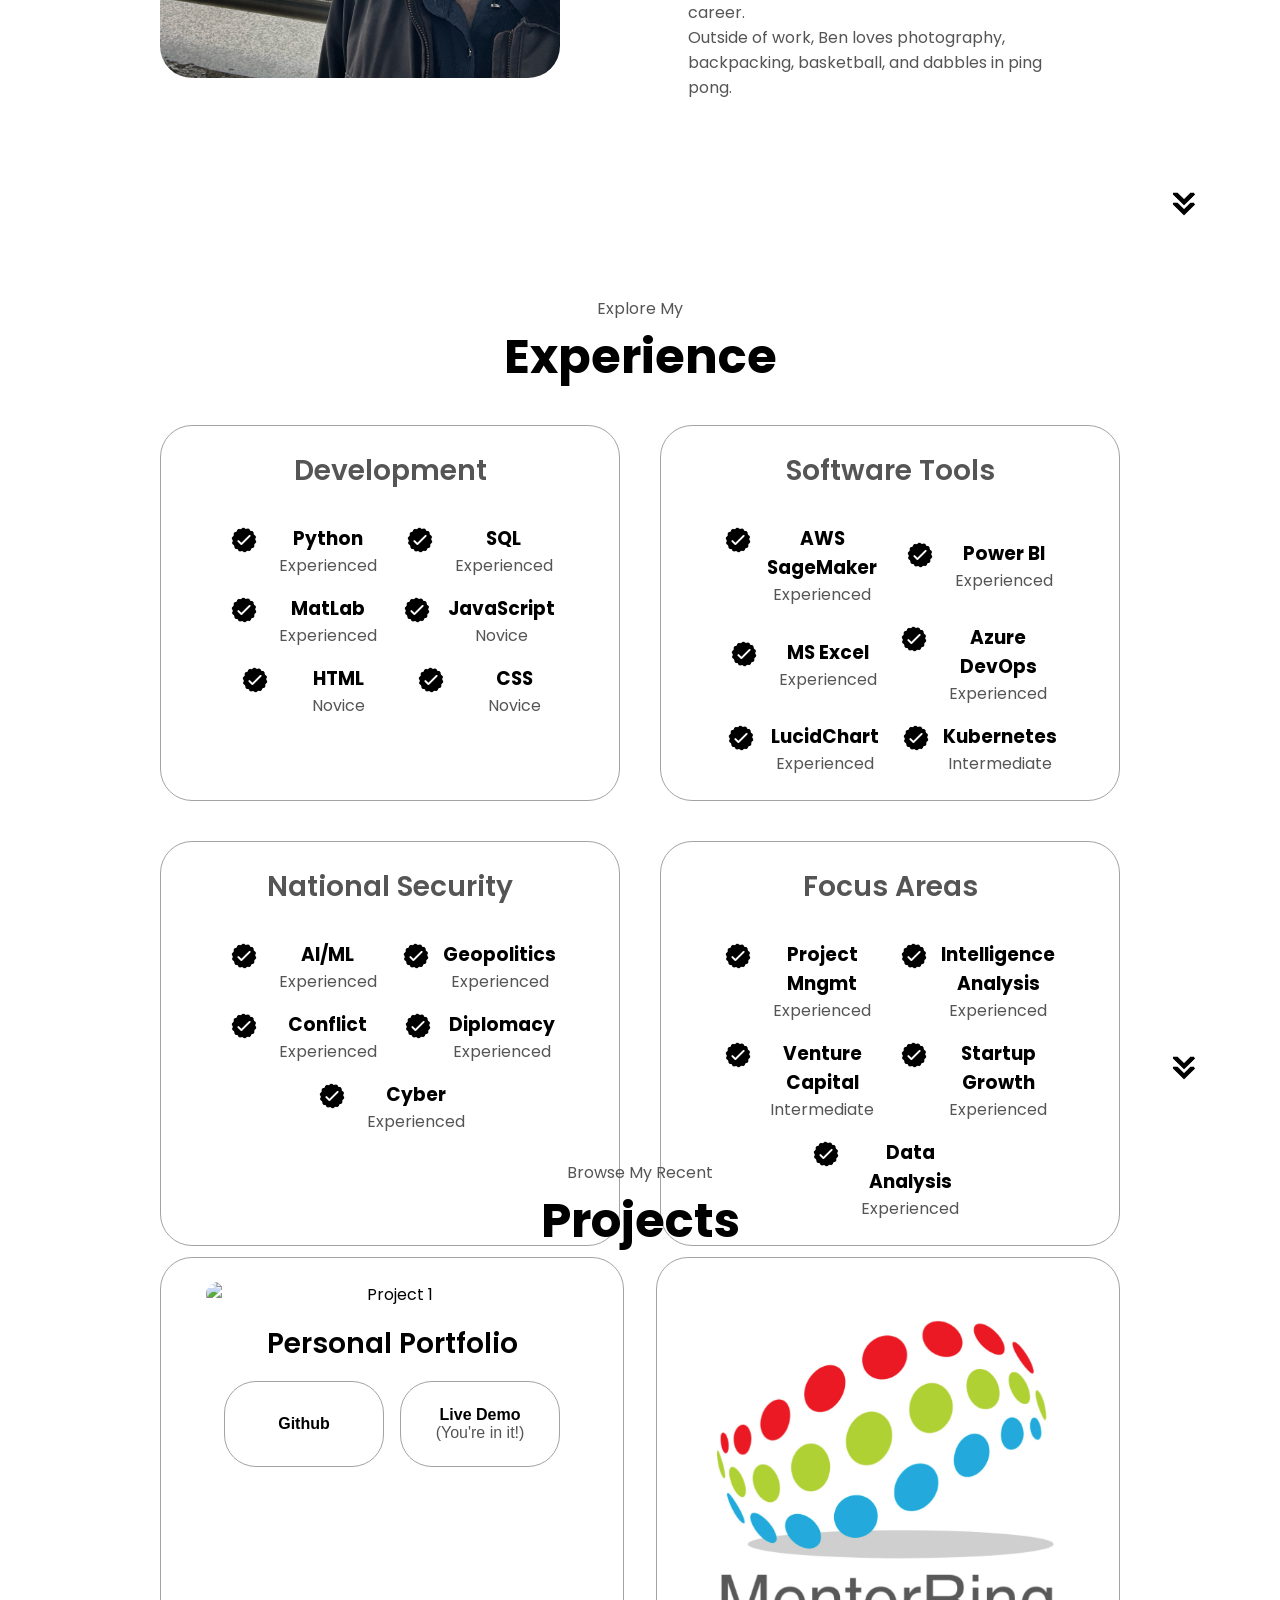
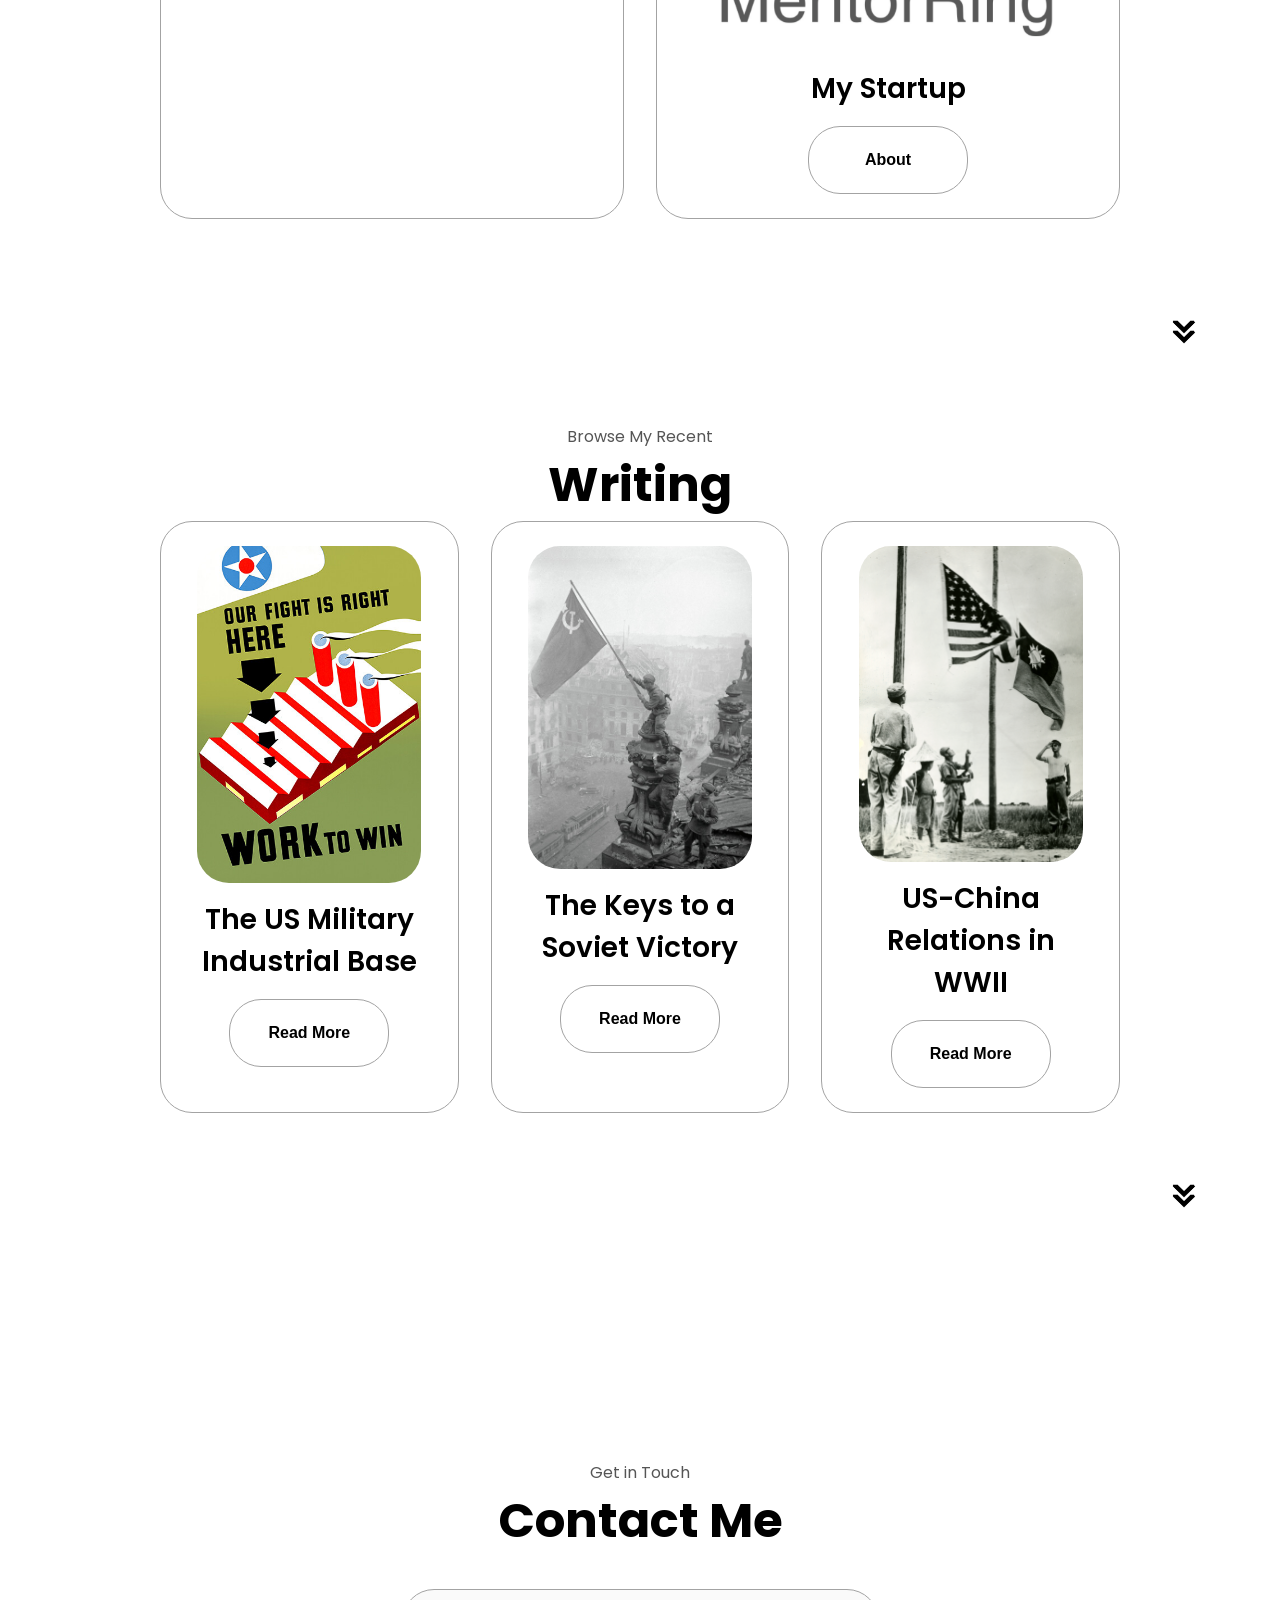
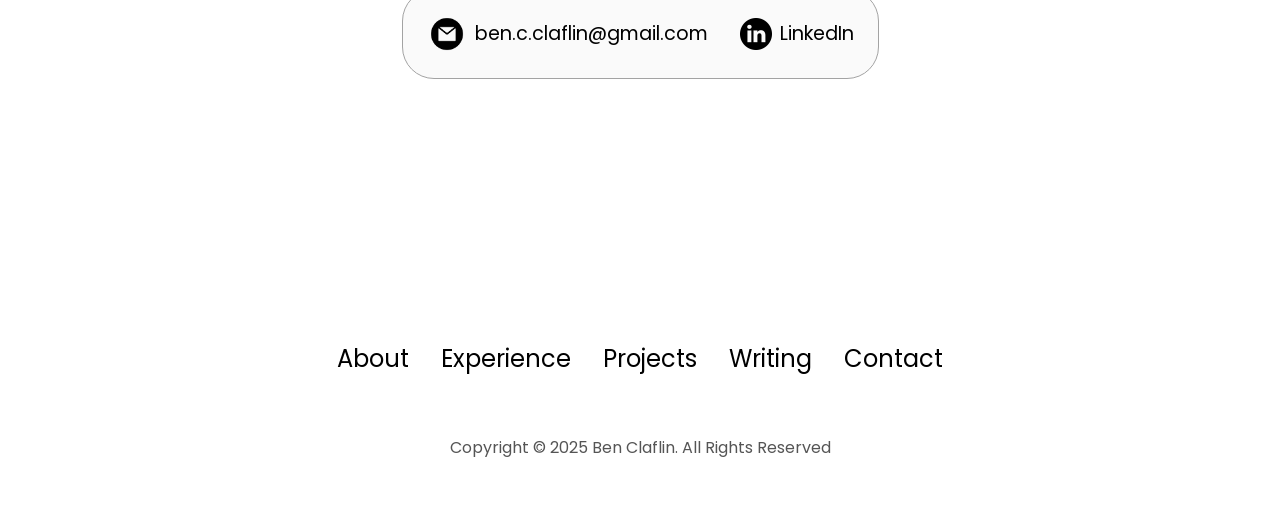
==== commit 0e2d5991: "finished site" ====
--- a/index.html
+++ b/index.html
@@ -84,7 +84,7 @@
     <h1 class="title">About Me</h1>
         <div class="section-container">
             <div class="section__pic-container">
-                <img src="./assets/about-pic.png" 
+                <img src="./assets/IMG_7207.png" 
                 alt="About Picture" 
                 class="about-pic"
                 />
@@ -97,7 +97,7 @@
                         class="icon"
                         />
                         <h3>Experience</h3>
-                        <p>3+ years National Security <br/>4+ years Product Management</p>
+                        <p>4+ years Product Management <br/>3+ years National Security</p>
                     </div>
                     <div class="details-containers">
                        <img src="./assets/education.png" 
@@ -109,7 +109,10 @@
                     </div>
                 </div>
                 <div class="text-container">
-                    <p>Lorem ipsum dolor sit amet consectetur adipisicing elit. Vero temporibus id fuga quo doloribus! Modi ullam earum voluptatibus obcaecati deserunt iste, aspernatur nesciunt consequatur commodi, optio pariatur quasi aperiam laboriosam.</p>
+                    <p>
+                      Ben Claflin holds a degree in Architectural Engineering from the University of Texas at Austin. His passion lies at the intersection of national security and technology. So far, his time as an intelligence analyst with the State Department’s Bureau of Intelligence and Research (INR), Clements Center for National Security undergraduate fellow, AI/ML product owner at SHI, and startup founder highlight his career.<br> 
+                      Outside of work, Ben loves photography, backpacking, basketball, and dabbles in ping pong.
+                    </p>
                 </div>
             </div>
         </div>
@@ -414,7 +417,50 @@
         class="project-img"
         />
       </div>
-      <h2 class="experience-subtitle project-title">Project 1</h2>
+      <h2 class="experience-subtitle project-title">Personal Portfolio</h2>
+      <div class="btn-container">
+        <button class="btn btn-color-2 project-btn" onclick="location.href='https://github.com'"
+        >
+        Github
+      </button>
+        <button class="btn btn-color-2 project-btn" onclick="location.href='#projects'"
+        >
+        Live Demo
+        <p class="section__text__p1">(You're in it!)</p>
+      </button>
+      </div>
+    </div>
+    <!-- PROJECT 2 -->
+    <div class="details-containers color-containers">
+      <div class="article-containers">
+        <img 
+        src="./assets/mentorring.png" 
+        alt="Project 2" 
+        class="project-img"
+        />
+      </div>
+      <h2 class="experience-subtitle project-title">My Startup</h2>
+      <div class="btn-container">
+        <button class="btn btn-color-2 project-btn" onclick="location.href='https://www.linkedin.com/company/mentorring/'"
+        >
+        About
+      </button>
+        <!-- <button class="btn btn-color-2 project-btn" onclick="location.href='https://github.com'"
+        >
+        Live Demo
+      </button> -->
+      </div>
+    </div>
+    <!-- PROJECT 3
+    <div class="details-containers color-containers">
+      <div class="article-containers">
+        <img 
+        src="./assets/project-3.png" 
+        alt="Project 3" 
+        class="project-img"
+        />
+      </div>
+      <h2 class="experience-subtitle project-title">Project 3</h2>
       <div class="btn-container">
         <button class="btn btn-color-2 project-btn" onclick="location.href='https://github.com'"
         >
@@ -424,49 +470,7 @@
         >
         Live Demo
       </button>
-      </div>
-    </div>
-    <!-- PROJECT 2 -->
-    <div class="details-containers color-containers">
-      <div class="article-containers">
-        <img 
-        src="./assets/project-2.png" 
-        alt="Project 2" 
-        class="project-img"
-        />
-      </div>
-      <h2 class="experience-subtitle project-title">Project 2</h2>
-      <div class="btn-container">
-        <button class="btn btn-color-2 project-btn" onclick="location.href='https://github.com'"
-        >
-        Github
-      </button>
-        <button class="btn btn-color-2 project-btn" onclick="location.href='https://github.com'"
-        >
-        Live Demo
-      </button>
-      </div>
-    </div>
-    <!-- PROJECT 3 -->
-    <div class="details-containers color-containers">
-      <div class="article-containers">
-        <img 
-        src="./assets/project-3.png" 
-        alt="Project 3" 
-        class="project-img"
-        />
-      </div>
-      <h2 class="experience-subtitle project-title">Project 3</h2>
-      <div class="btn-container">
-        <button class="btn btn-color-2 project-btn" onclick="location.href='https://github.com'"
-        >
-        Github
-      </button>
-        <button class="btn btn-color-2 project-btn" onclick="location.href='https://github.com'"
-        >
-        Live Demo
-      </button>
-      </div>
+      </div> -->
     </div>
     </div>
   </div>
--- a/style.css
+++ b/style.css
@@ -168,8 +168,8 @@
 
 .profile-pic {
     display: flex;
-    height: 400px;
-    width: 400px;
+    max-height: 400px;
+    max-width: 400px;
     margin: auto 0;
     border-radius: 50%;
     overflow: hidden;
@@ -278,7 +278,7 @@
 .about-containers {
     gap: 2rem;
     margin-bottom: 2rem;
-    margin-top: 2rem;
+    margin-top: 0rem;
 }
 
 .about-details-container {
@@ -291,10 +291,10 @@
     display: flex;
 }
 
-.about-pic {
-    border-radius: 2rem;
-    height: 400px;
-    width: 400px;
+.about-details-container {
+    flex: 1;
+    margin: 0 2rem;
+    padding: 0;
 }
 
 .arrow {
@@ -315,14 +315,28 @@
 
 .section-container {
     gap: 4rem;
-    height: 80%;
-}
-
-.section__pic-container {
-    height: 400px;
-    width: 400px;
-    margin: auto 0;
-}
+    height: 534px;
+    margin-top: 1rem;
+}
+
+#about .text-container {
+    margin: 0 2rem;
+}
+
+.about-pic {
+    max-width: 400px;     
+    margin: 0 auto 2rem;
+    border-radius: 2rem;
+    overflow: hidden;
+    height: auto;         
+}
+
+.about-pic img {
+    width: 100%;
+    height: auto;        
+    display: block;
+}
+
 
 /* EXPERIENCE */
 
@@ -413,10 +427,11 @@
     background: rgb(250,250,250);
 }
 
+
 .writing-img {
     border-radius: 2rem;
-    width: 340px;
-    height: 400px;
+    width: 90%;
+    height: 90%;
 }
 
 .writing-title {
--- a/mediaqueries.css
+++ b/mediaqueries.css
@@ -3,10 +3,11 @@
     height: 83vh;
     margin-bottom: 6rem;
    }
-   .about-containers {
+   .about-containers, .writing-containers {
     flex-wrap: wrap;
    }
 }
+
 @media screen and (max-width: 1200px) {
     #desktop-nav {
         display: none;
@@ -29,5 +30,117 @@
     section {
         margin: 0.5%;
     }
+    .section__pic-container,
+    .profile-pic,
+    .about-pic {
+        width: 275px;
+        height: 275px;
+        margin: 0 auto 2rem;
+    }
+    /* Prevent experience section from exceeding screen width */
+.experience-details-container {
+  max-width: 100%;
+  margin: 0 auto;
+  padding: 0; /* keeps it aligned with other sections */
+  box-sizing: border-box;
 }
 
+.experience-containers {
+  display: grid;
+  grid-template-columns: repeat(auto-fit, minmax(250px, 1fr)); 
+  gap: 1rem;
+  width: 100%;
+  box-sizing: border-box;
+}
+
+.details-containers {
+  padding: 1rem;
+  margin-left: 2rem;
+  margin-right: 2rem;
+  border: 1px solid #ccc; /* if you’re using borders */
+  border-radius: 8px;
+  background: #fff; /* optional */
+}
+
+.experience-subtitle {
+    margin-bottom: 1rem;
+}
+.article-containers article {
+  display: grid;
+  grid-template-columns: 1fr 1fr; /* two equal halves */
+  align-items: center;           /* vertically center */
+  text-align: center;
+}
+
+.article-containers article img {
+  justify-self: center;          /* center checkmark in left half */
+}
+
+.article-containers article div {
+  justify-self: center;          /* center skill text in right half */
+}
+.about-containers > div {
+    flex: 1 1 300px;
+    box-sizing: border-box;
+}
+}
+
+@media screen and (max-width: 1200px) {
+    #contact, 
+    footer {
+        height: 40vh;
+    }
+    #profile {
+        height: 83vh;
+        margin-bottom: 0;
+    }
+    article {
+        font-size: 1rem;
+    }
+    footer nav {
+        height: fit-content;
+        margin-bottom: 2rem;
+    }
+
+    .about-containers,
+    .contact-info-upper-container,
+    .btn-container {
+        flex-wrap: wrap;
+    }
+
+    .contact-info-container {
+        margin: 0;
+    }
+    .contact-info-container p,
+    .nav-links li a {
+        font-size: 1rem;
+    }
+    .experience-subtitle {
+        font-size: 1.25rem;
+    }
+    .logo {
+        font-size: 1.5rem;
+    }
+    .nav-links {
+        flex-direction: column;
+        gap: 0.5rem;
+        text-align: center;
+    }
+
+    @media (max-width: 600px) {
+  .contact-info-upper-container {
+    flex-direction: column;
+    align-items: center;
+  }
+  #contact {
+    margin: 2rem 0;
+    padding: 1rem, 0;
+  }
+}
+
+@media (max-width: 600px) {
+  .article-containers article {
+    flex: 1 1 100%;
+    min-width: unset;
+  }
+}
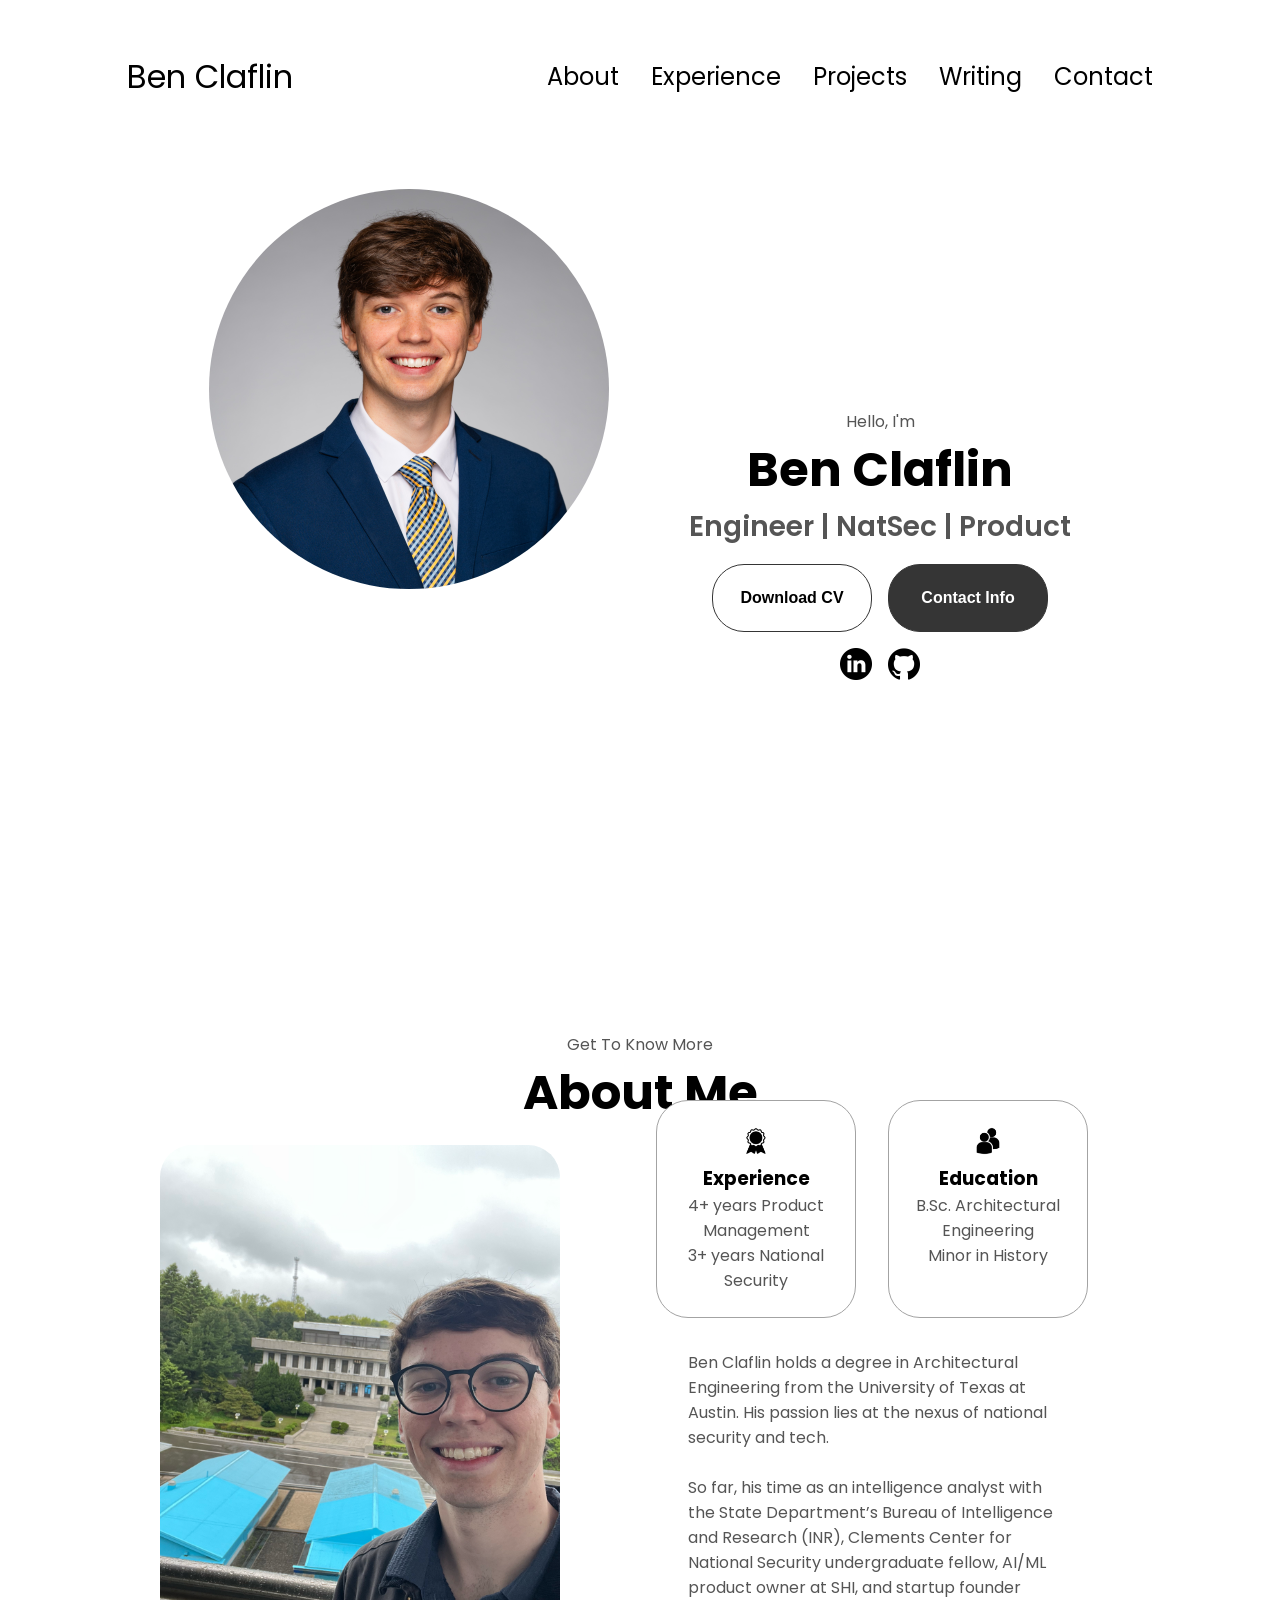
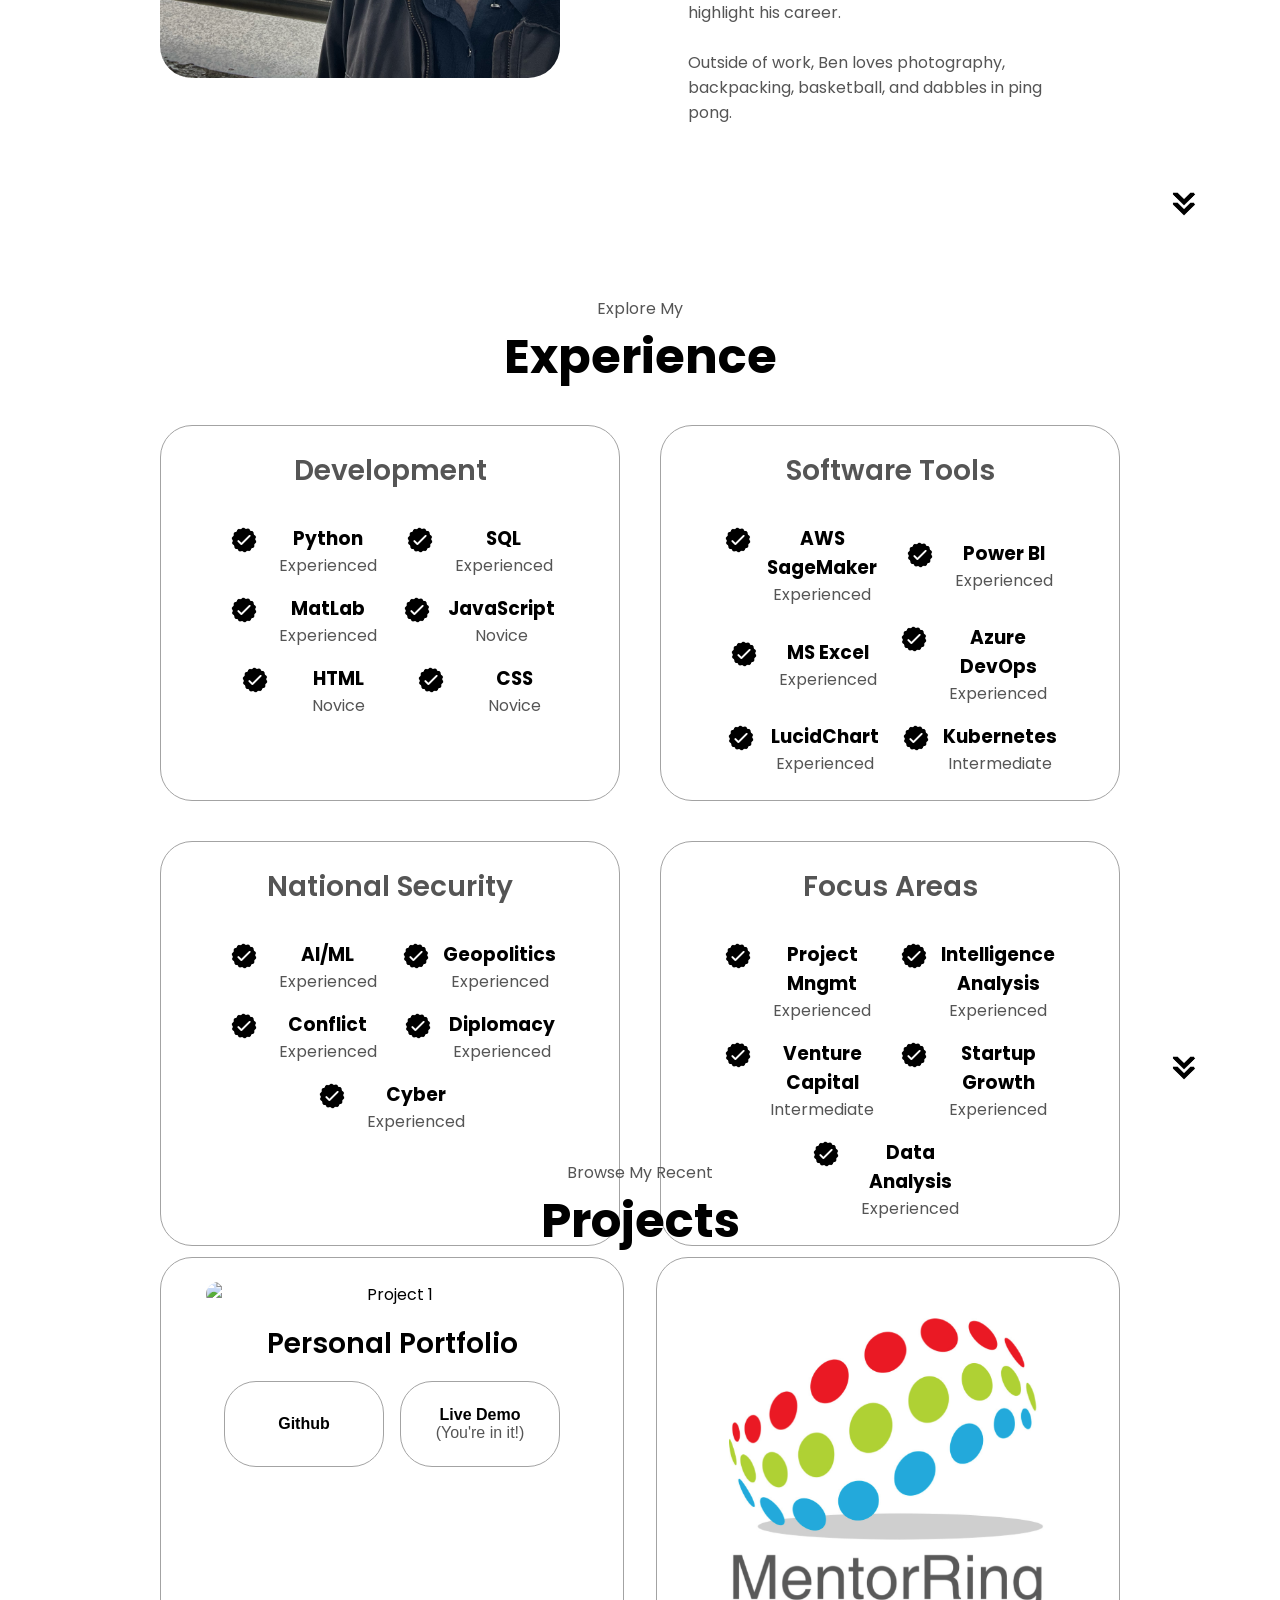
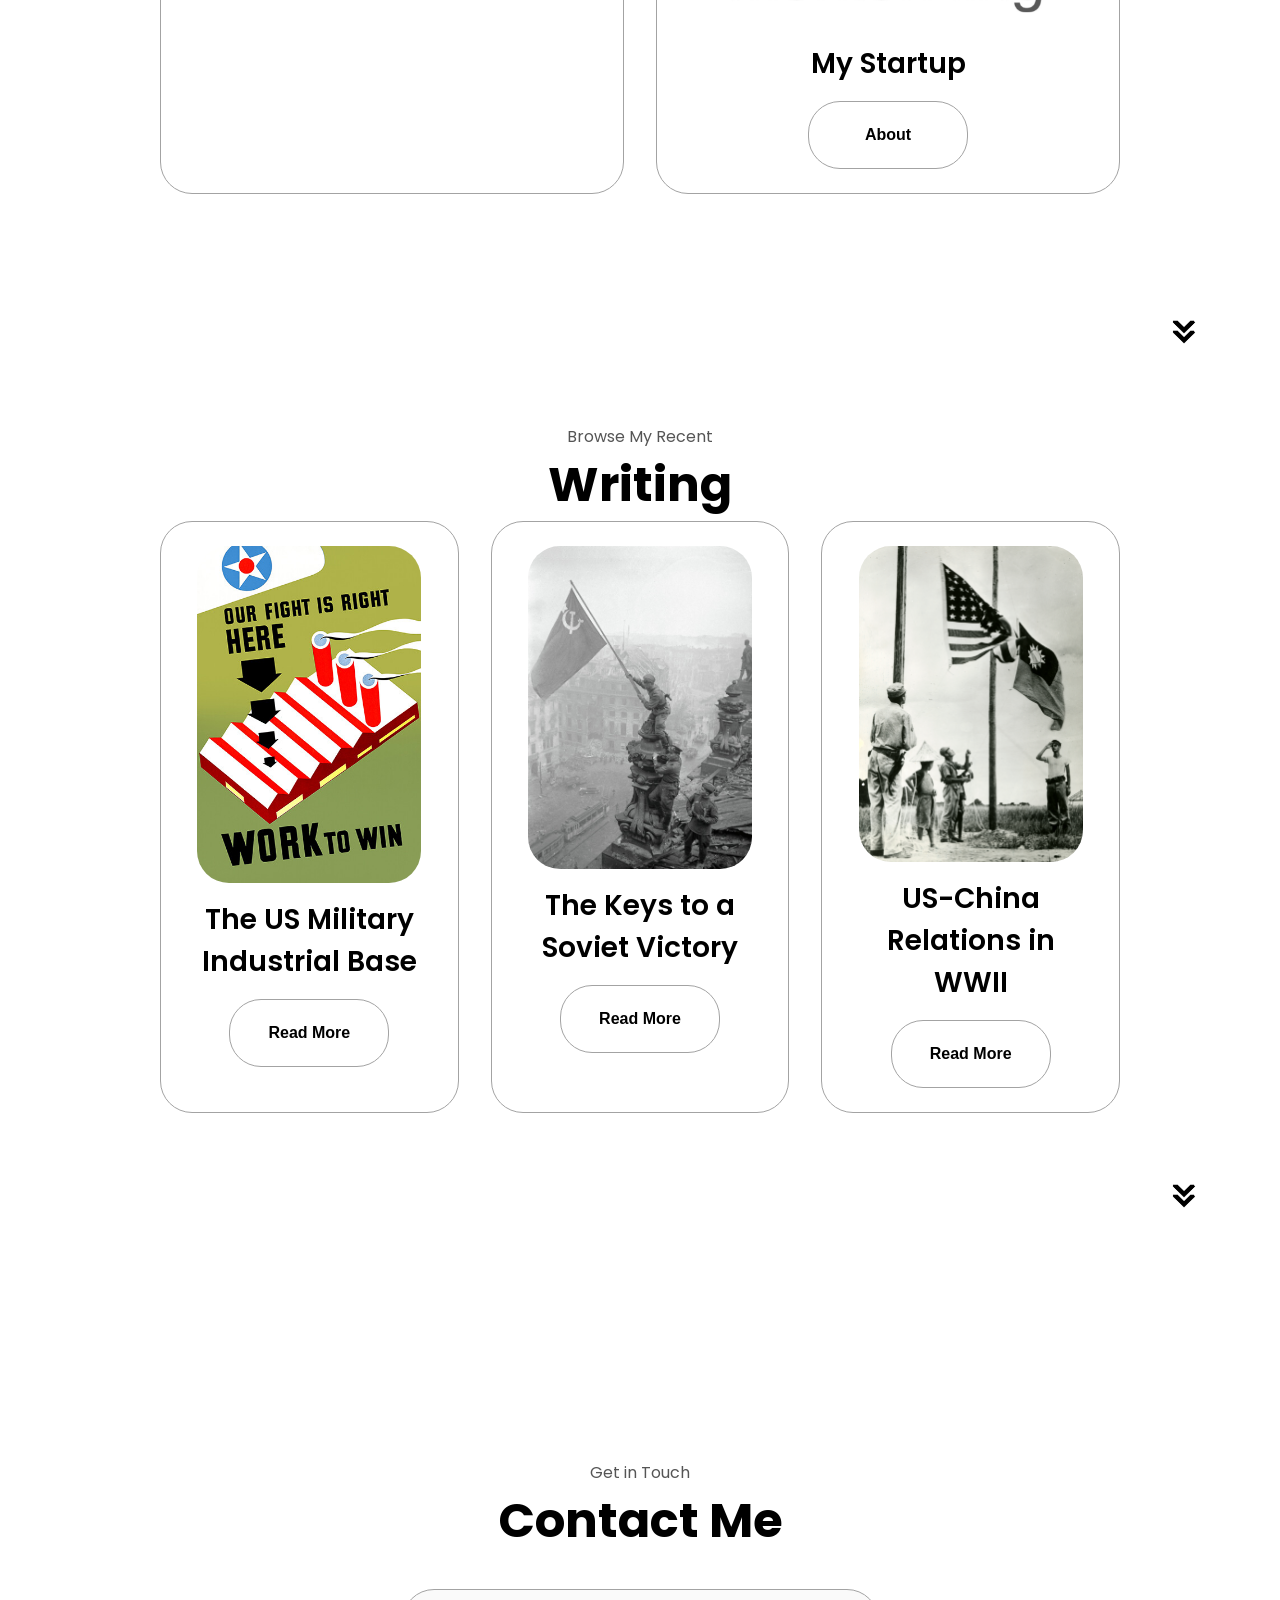
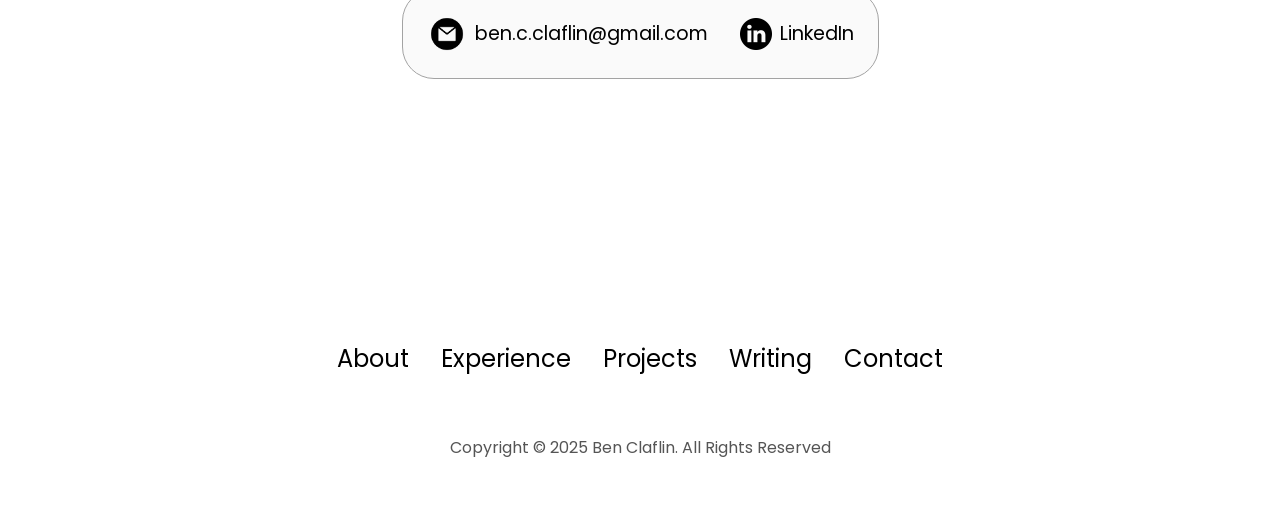
==== commit c6783fee: "Finished Website" ====
--- a/index.html
+++ b/index.html
@@ -110,7 +110,8 @@
                 </div>
                 <div class="text-container">
                     <p>
-                      Ben Claflin holds a degree in Architectural Engineering from the University of Texas at Austin. His passion lies at the intersection of national security and technology. So far, his time as an intelligence analyst with the State Department’s Bureau of Intelligence and Research (INR), Clements Center for National Security undergraduate fellow, AI/ML product owner at SHI, and startup founder highlight his career.<br> 
+                      Ben Claflin holds a degree in Architectural Engineering from the University of Texas at Austin. His passion lies at the nexus of national security and tech.<br><br> 
+                      So far, his time as an intelligence analyst with the State Department’s Bureau of Intelligence and Research (INR), Clements Center for National Security undergraduate fellow, AI/ML product owner at SHI, and startup founder highlight his career.<br><br> 
                       Outside of work, Ben loves photography, backpacking, basketball, and dabbles in ping pong.
                     </p>
                 </div>
@@ -412,9 +413,9 @@
     <div class="details-containers color-containers">
       <div class="article-containers">
         <img 
-        src="./assets/project-1.png" 
+        src="./assets/Portfolio-Desk.jpg" 
         alt="Project 1" 
-        class="project-img"
+        class="project-img1"
         />
       </div>
       <h2 class="experience-subtitle project-title">Personal Portfolio</h2>
--- a/style.css
+++ b/style.css
@@ -403,7 +403,19 @@
 .project-img {
     border-radius: 2rem;
     width: 90%;
-    height: 90%;
+    max-height: 345px;
+    height: auto;
+    object-fit: contain;
+    display: block;
+}
+
+.project-img1 {
+    border-radius: 2rem;
+    width: 90%;
+    height: auto;
+    object-fit: cover;
+    overflow: hidden;
+    display: block;
 }
 
 .project-title {
--- a/mediaqueries.css
+++ b/mediaqueries.css
@@ -34,11 +34,14 @@
     .profile-pic,
     .about-pic {
         width: 275px;
-        height: 275px;
+        max-width: 90%;
+        height: auto;
         margin: 0 auto 2rem;
     }
-    /* Prevent experience section from exceeding screen width */
-.experience-details-container {
+  .about-pic{
+    margin-bottom: 0rem;
+  }
+    .experience-details-container {
   max-width: 100%;
   margin: 0 auto;
   padding: 0; /* keeps it aligned with other sections */
@@ -82,6 +85,20 @@
 .about-containers > div {
     flex: 1 1 300px;
     box-sizing: border-box;
+}
+.section__text__p2 {
+    font-size: 1.25rem;
+}
+.title {
+    font-size: 2rem;
+}
+.project-img1 {
+    border-radius: 2rem;
+    width: 90%;
+    height: 288px;
+    object-fit: cover;
+    overflow: hidden;
+    display: block;
 }
 }
 
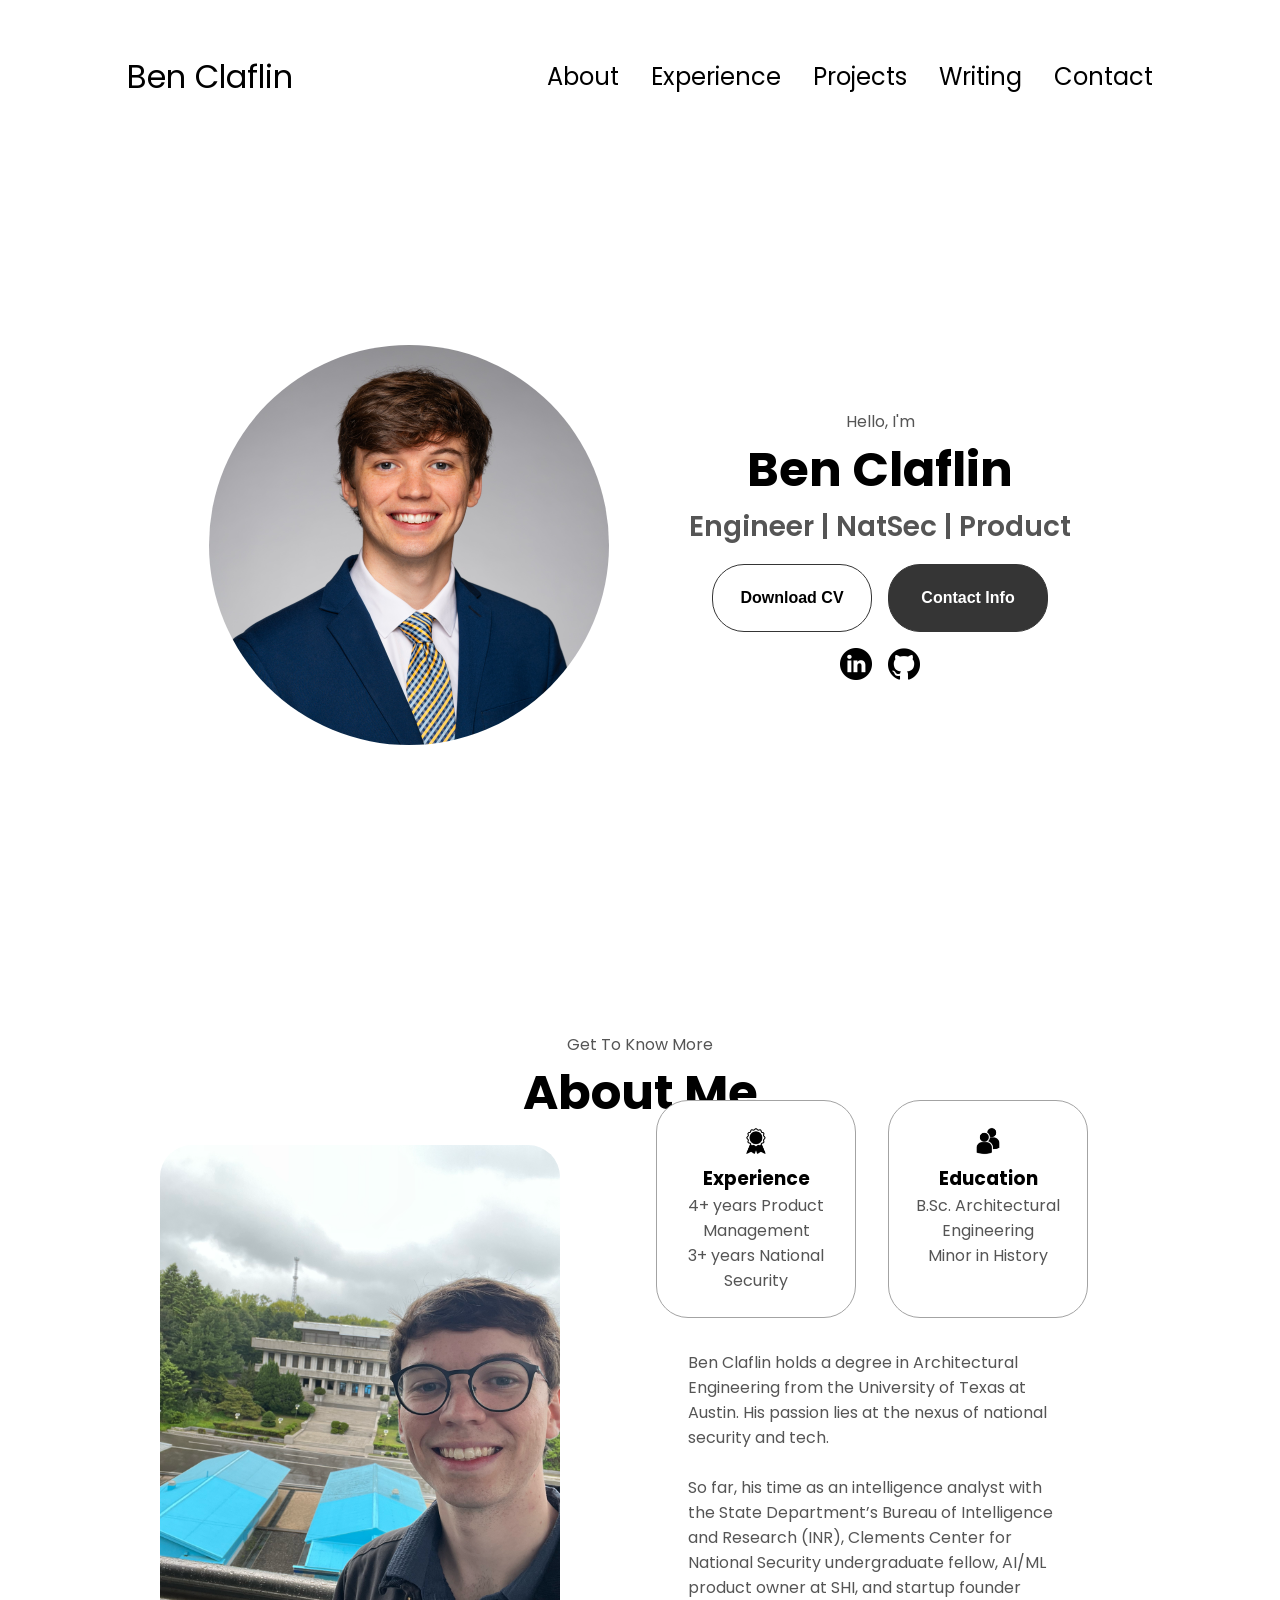
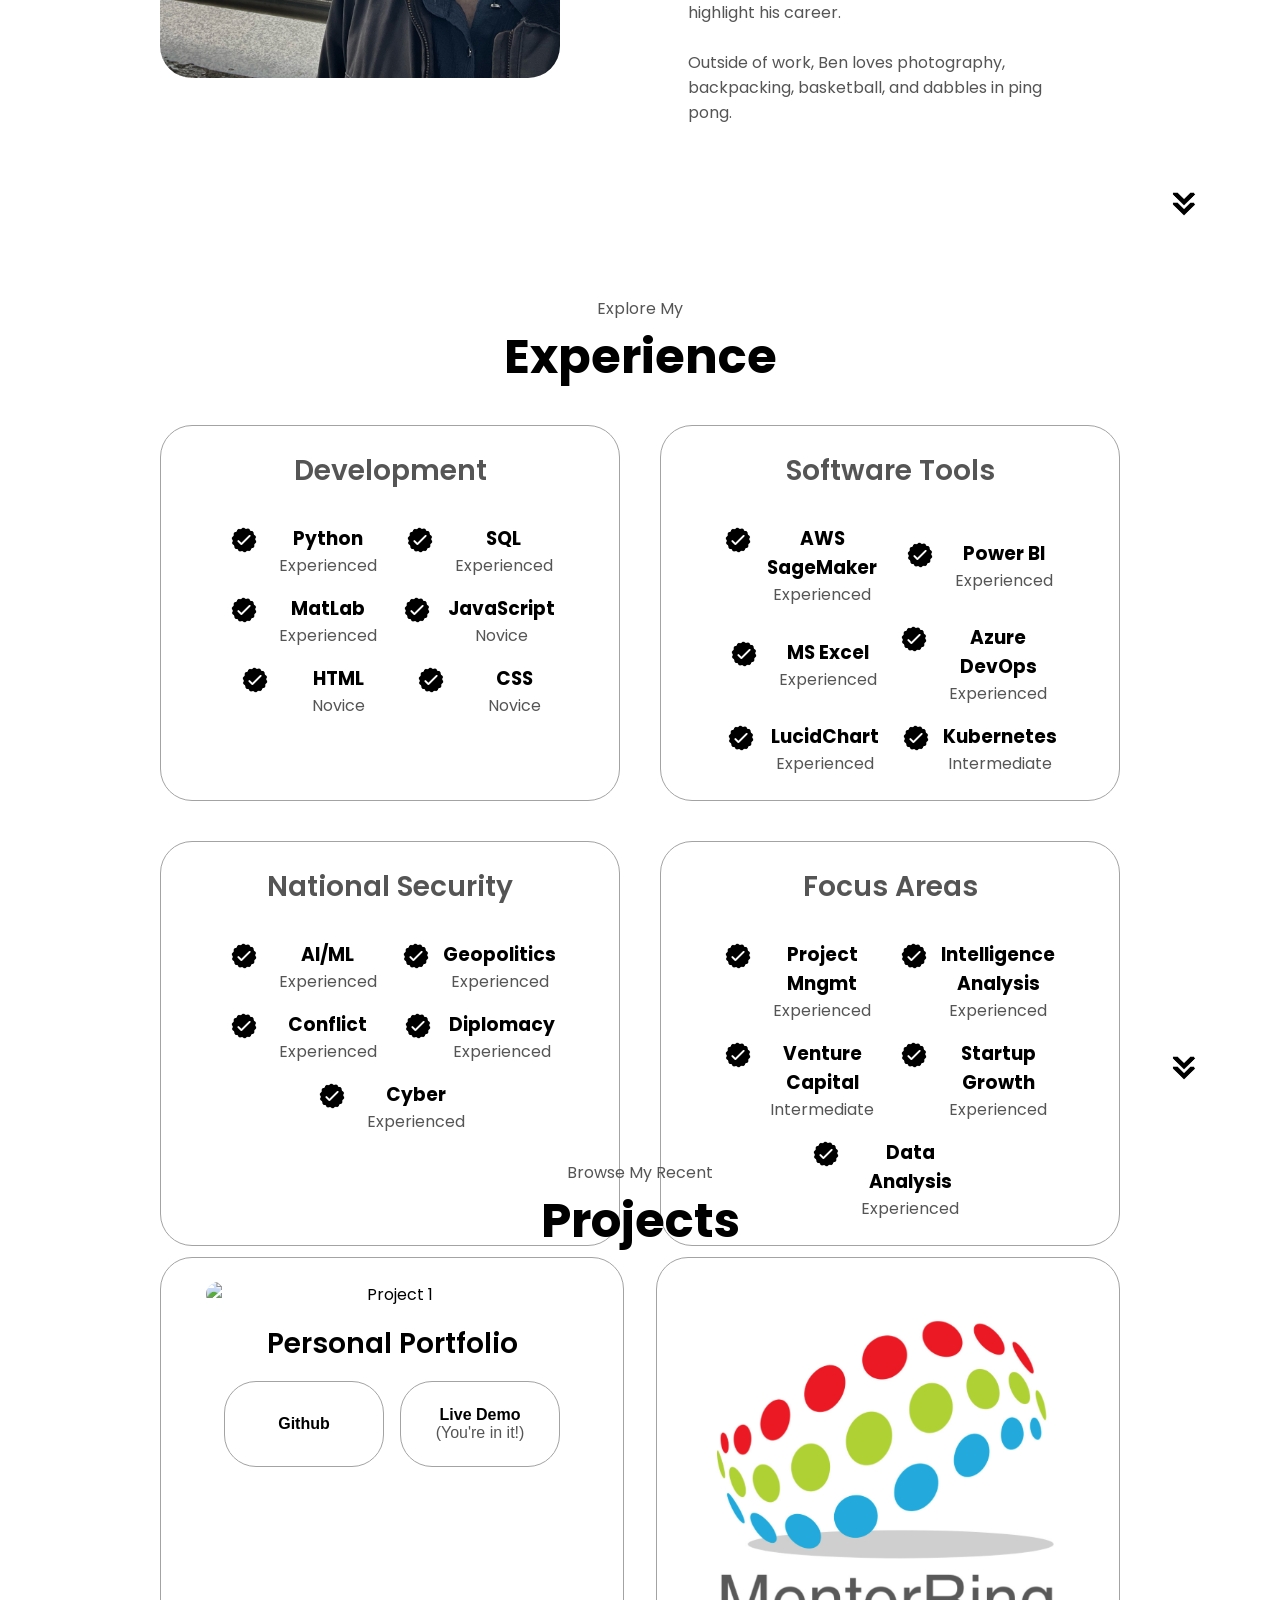
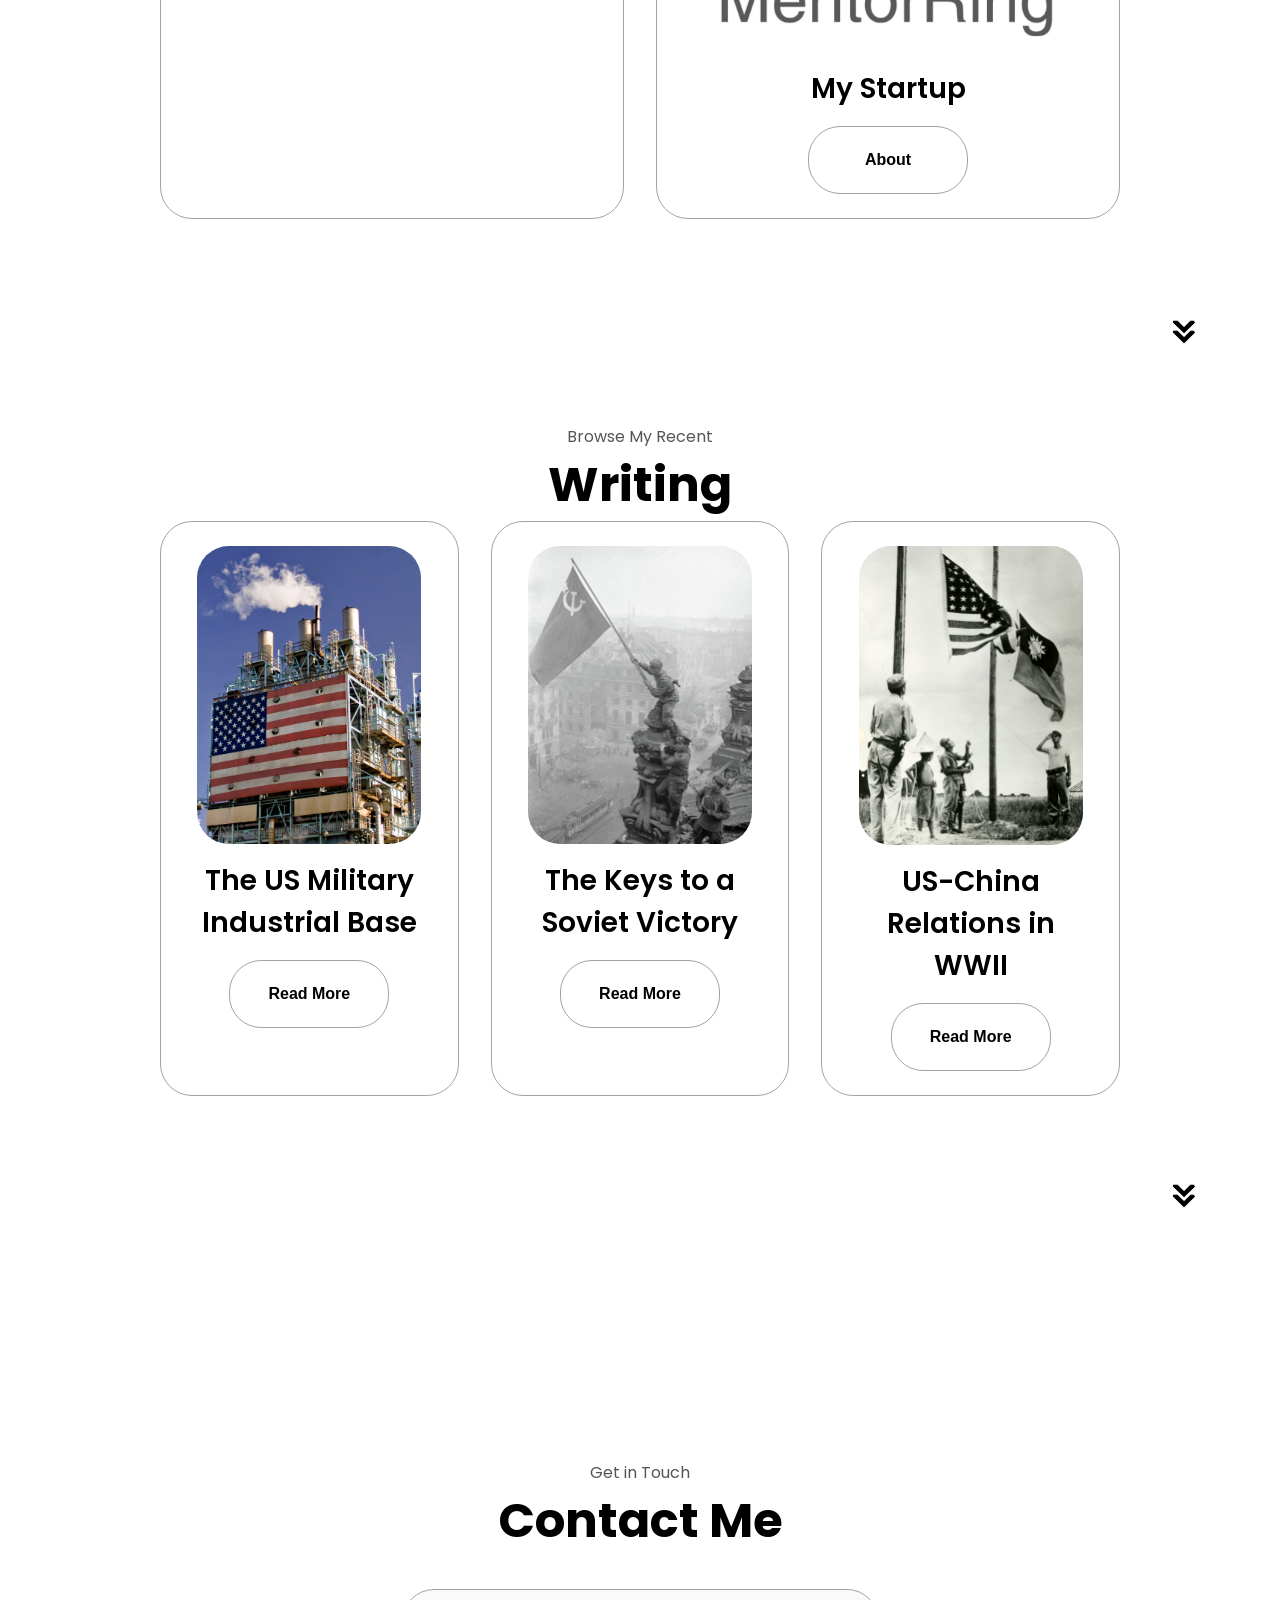
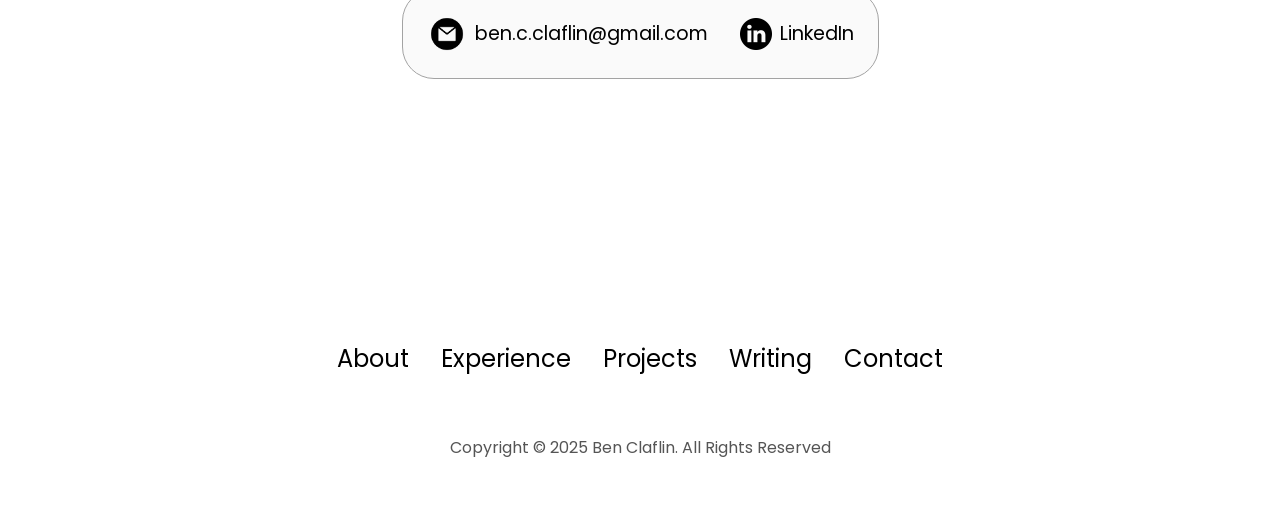
==== commit ccc8b98e: "Finished Site" ====
--- a/index.html
+++ b/index.html
@@ -413,9 +413,9 @@
     <div class="details-containers color-containers">
       <div class="article-containers">
         <img 
-        src="./assets/Portfolio-Desk.jpg" 
+        src="./assets/Portfolio-desk.jpg" 
         alt="Project 1" 
-        class="project-img1"
+        class="project-img"
         />
       </div>
       <h2 class="experience-subtitle project-title">Personal Portfolio</h2>
@@ -491,8 +491,8 @@
     <div class="details-containers color-containers">
       <div class="article-containers">
         <img 
-        src="./assets/manufacturing-art.jpg" 
-        alt="Project 1" 
+        src="./assets/usa-manu.jpg" 
+        alt="American Manufacturing" 
         class="writing-img"
         />
       </div>
--- a/style.css
+++ b/style.css
@@ -162,6 +162,7 @@
 #profile {
     display: flex;
     justify-content: center;
+    align-items: center;
     gap: 5rem;
     height: 80vh;
 }
@@ -387,6 +388,7 @@
     align-items: center;
     justify-content: center;
     text-align: center;
+    max-height: ;
 }
 
 /* PROJECTS */
@@ -401,15 +403,6 @@
 }
 
 .project-img {
-    border-radius: 2rem;
-    width: 90%;
-    max-height: 345px;
-    height: auto;
-    object-fit: contain;
-    display: block;
-}
-
-.project-img1 {
     border-radius: 2rem;
     width: 90%;
     height: auto;
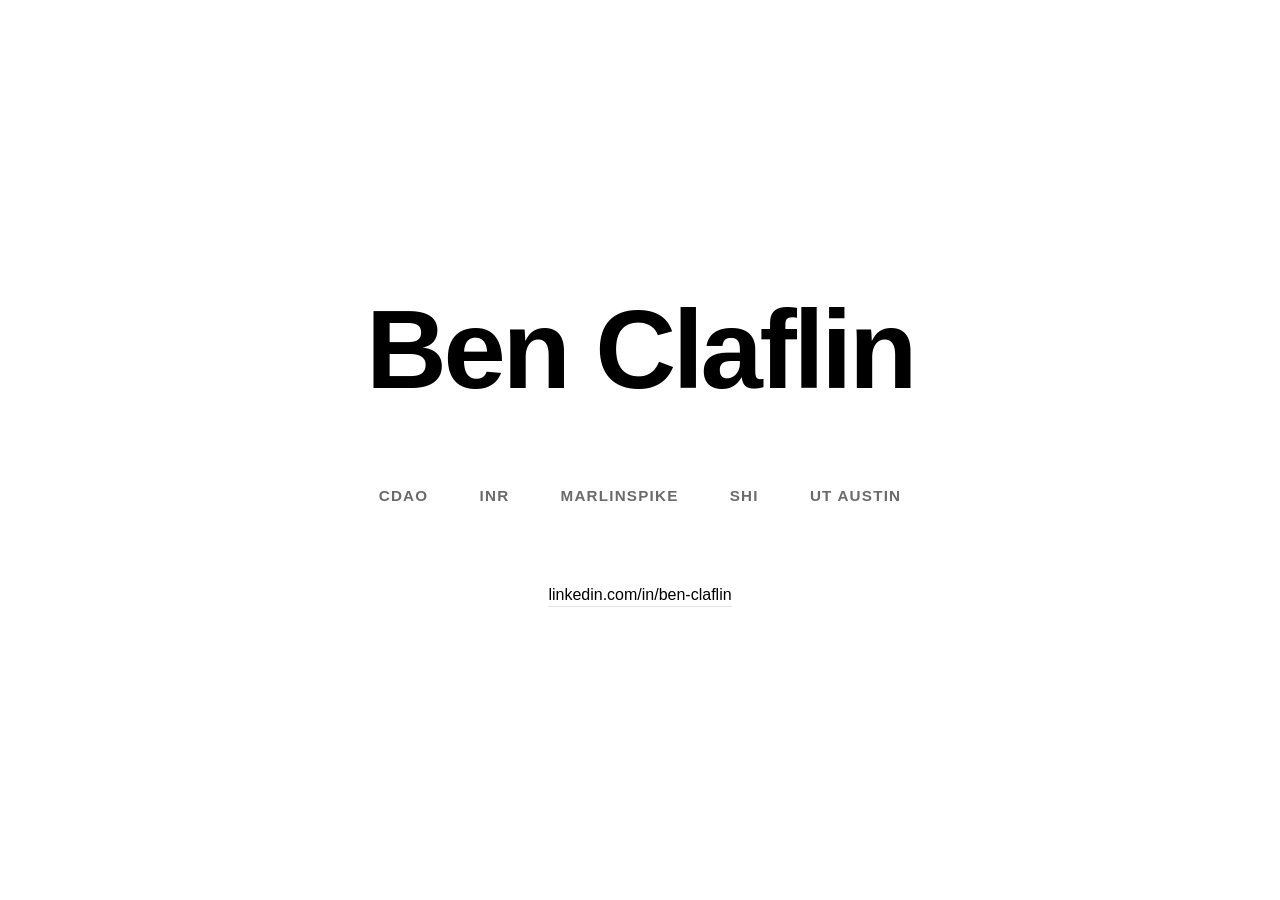
==== commit 0f5b2254: "Replace site with minimal landing page; archive full portfolio benclaflin.com now serves a minimal p" ====
--- a/index.html
+++ b/index.html
@@ -3,589 +3,131 @@
 <head>
   <meta charset="UTF-8">
   <meta name="viewport" content="width=device-width, initial-scale=1.0">
-  <title>My Portfolio</title>
-  <link rel="stylesheet" href="style.css">
-  <link rel="stylesheet" href="mediaqueries.css">
+  <title>Ben Claflin</title>
+  <meta name="description" content="Ben Claflin — engineer, national security, product.">
+  <style>
+    :root {
+      --ink: #000;
+      --muted: #6b6b6b;
+      --rule: #e4e4e4;
+      --page: #fff;
+    }
+
+    * { box-sizing: border-box; }
+
+    html, body {
+      margin: 0;
+      padding: 0;
+      background: var(--page);
+      color: var(--ink);
+      font-family: -apple-system, BlinkMacSystemFont, "Segoe UI", Helvetica, Arial, sans-serif;
+      -webkit-font-smoothing: antialiased;
+    }
+
+    main {
+      min-height: 100vh;
+      min-height: 100svh;
+      display: flex;
+      flex-direction: column;
+      align-items: center;
+      justify-content: center;
+      gap: 3.5rem;
+      padding: 4rem 1.5rem;
+      text-align: center;
+    }
+
+    h1 {
+      margin: 0;
+      font-size: clamp(2.75rem, 11vw, 7rem);
+      font-weight: 700;
+      letter-spacing: -0.03em;
+      line-height: 1;
+      color: var(--ink);
+    }
+
+    .logos {
+      list-style: none;
+      display: flex;
+      flex-wrap: wrap;
+      align-items: center;
+      justify-content: center;
+      gap: clamp(1.25rem, 4vw, 3.25rem);
+      margin: 0;
+      padding: 0;
+      max-width: 980px;
+    }
+
+    .logos li {
+      display: flex;
+      align-items: center;
+      justify-content: center;
+      height: 68px;
+    }
+
+    .logos img {
+      max-height: 68px;
+      max-width: 150px;
+      width: auto;
+      height: auto;
+      opacity: 0.85;
+      transition: opacity 0.2s ease;
+    }
+
+    .logos img:hover { opacity: 1; }
+
+    .logo-fallback {
+      font-size: 0.95rem;
+      font-weight: 600;
+      letter-spacing: 0.08em;
+      text-transform: uppercase;
+      color: var(--muted);
+    }
+
+    .linkedin {
+      display: inline-block;
+      font-size: 1rem;
+      color: var(--ink);
+      text-decoration: none;
+      border-bottom: 1px solid var(--rule);
+      padding-bottom: 2px;
+      transition: border-color 0.2s ease;
+    }
+
+    .linkedin:hover { border-bottom-color: var(--ink); }
+
+    @media (max-width: 600px) {
+      main { gap: 2.5rem; }
+      .logos li { height: 52px; }
+      .logos img { max-height: 52px; max-width: 110px; }
+    }
+  </style>
 </head>
 <body>
-  <!-- Desktop Nav -->
-  <nav id="desktop-nav">
-    <div class="logo">Ben Claflin</div>
-    <div>
-      <ul class="nav-links">
-        <li><a href="#about">About</a></li>
-        <li><a href="#experience">Experience</a></li>
-        <li><a href="#projects">Projects</a></li>
-        <li><a href="#writing">Writing</a></li>
-        <li><a href="#contact">Contact</a></li>
-      </ul> 
-    </div>
-  </nav>
+  <main>
+    <h1>Ben Claflin</h1>
 
-  <!-- Hamburger Nav -->
-  <nav id="hamburger-nav">
-    <div class="logo">Ben Claflin</div>
-    <div class="hamburger-menu">
-      <div class="hamburger-icon" onclick="toggleMenu()">
-        <span></span>
-        <span></span>
-        <span></span>
-      </div>
-      <ul class="menu-links">
-        <li><a href="#about" onclick="toggleMenu()">About</a></li>
-        <li><a href="#experience" onclick="toggleMenu()">Experience</a></li>
-        <li><a href="#projects" onclick="toggleMenu()">Projects</a></li>
-        <li><a href="#writing" onclick="toggleMenu()">Writing</a></li>
-        <li><a href="#contact" onclick="toggleMenu()">Contact</a></li>
-      </ul>
-    </div>
-  </nav>
-  <section id="profile">
-    <div class="section__pic-container">
-        <img 
-            src="./assets/Ben Claflin-2024-Web Res.jpg" 
-            alt="Ben Claflin Profile Picture" 
-            class="profile-pic"
-        />
-    </div>
-    <div class="section__text">
-        <p class="section__text__p1">Hello, I'm</p>
-        <h1 class="title">Ben Claflin</h1>
-        <p class="section__text__p2">Engineer | NatSec | Product</p>
-        <div class="btn-container">
-            <button 
-            class="btn btn-color-2" 
-            onclick="window.open('./assets/Ben-Claflin-Resume.pdf')"
-            >
-                Download CV
-            </button>
-            <button 
-            class="btn btn-color-1" 
-            onclick="location.href='./#contact'">
-                Contact Info
-            </button>
-        </div>
-        <div id="socials-container">
-            <img src="./assets/linkedin.png" 
-            alt="My LinkedIn Profile"
-            class="icon" 
-            onclick="location.href='https://www.linkedin.com/in/ben-claflin'"
-            />
-            <img src="./assets/github.png" 
-            alt="My Github Profile"
-            class="icon" 
-            onclick="location.href='https://github.com/ben-claflin'"
-            />
-        </div>
-    </div>
-  </section>
-  <section id="about">
-    <p class="section__text__p1">Get To Know More</p>    
-    <h1 class="title">About Me</h1>
-        <div class="section-container">
-            <div class="section__pic-container">
-                <img src="./assets/IMG_7207.png" 
-                alt="About Picture" 
-                class="about-pic"
-                />
-            </div>
-            <div class="about-details-container">
-                <div class="about-containers">
-                    <div class="details-containers">
-                        <img src="./assets/experience.png" 
-                        alt="experience icon"
-                        class="icon"
-                        />
-                        <h3>Experience</h3>
-                        <p>4+ years Product Management <br/>3+ years National Security</p>
-                    </div>
-                    <div class="details-containers">
-                       <img src="./assets/education.png" 
-                        alt="education icon"
-                        class="icon"
-                        />
-                        <h3>Education</h3>
-                        <p>B.Sc. Architectural Engineering <br/>Minor in History</p> 
-                    </div>
-                </div>
-                <div class="text-container">
-                    <p>
-                      Ben Claflin holds a degree in Architectural Engineering from the University of Texas at Austin. His passion lies at the nexus of national security and tech.<br><br> 
-                      So far, his time as an intelligence analyst with the State Department’s Bureau of Intelligence and Research (INR), Clements Center for National Security undergraduate fellow, AI/ML product owner at SHI, and startup founder highlight his career.<br><br> 
-                      Outside of work, Ben loves photography, backpacking, basketball, and dabbles in ping pong.
-                    </p>
-                </div>
-            </div>
-        </div>
-        <img 
-            src="./assets/arrow.png" 
-            alt="Arrow Icon" 
-            class="icon arrow"
-            onclick="location.href='#experience'"
-        />    
-</section>
-</section>
-<section id="experience">
-  <p class="section__text__p1">Explore My</p>
-  <h1 class="title">Experience</h1>
-  <div class="experience-details-container">
-    <div class="experience-containers">
-      <!-- BOX 1 -->
-      <div class="details-containers">
-        <h2 class="experience-subtitle">Development</h2>
-        <div class="article-containers">
-          <article>
-            <img 
-            src="./assets/checkmark.png" 
-            alt="Experience icon" 
-            class="icon"
-            />
-            <div>
-              <h3>Python</h3>
-              <p>Experienced</p>
-            </div>
-          </article>
-          <article>
-            <img 
-            src="./assets/checkmark.png" 
-            alt="Experience icon" 
-            class="icon"
-            />
-            <div>
-              <h3>SQL</h3>
-              <p>Experienced</p>
-            </div>
-          </article>
-          <article>
-            <img 
-            src="./assets/checkmark.png" 
-            alt="Experience icon" 
-            class="icon"
-            />
-            <div>
-              <h3>MatLab</h3>
-              <p>Experienced</p>
-            </div>
-          </article>
-          <article>
-            <img 
-            src="./assets/checkmark.png" 
-            alt="Experience icon" 
-            class="icon"
-            />
-            <div>
-              <h3>JavaScript</h3>
-              <p>Novice</p>
-            </div>
-          </article>
-          <article>
-            <img 
-            src="./assets/checkmark.png" 
-            alt="Experience icon" 
-            class="icon"
-            />
-            <div>
-              <h3>HTML</h3>
-              <p>Novice</p>
-            </div>
-          </article>
-          <article>
-            <img 
-            src="./assets/checkmark.png" 
-            alt="Experience icon" 
-            class="icon"
-            />
-            <div>
-              <h3>CSS</h3>
-              <p>Novice</p>
-            </div>
-          </article>
-        </div>
-      </div>
-     <!-- BOX 2 -->
-      <div class="details-containers">
-        <h2 class="experience-subtitle">Software Tools</h2>
-        <div class="article-containers">
-          <article>
-            <img 
-            src="./assets/checkmark.png" 
-            alt="Experience icon" 
-            class="icon"
-            />
-            <div>
-              <h3>AWS SageMaker</h3>
-              <p>Experienced</p>
-            </div>
-          </article>
-          <article>
-            <img 
-            src="./assets/checkmark.png" 
-            alt="Experience icon" 
-            class="icon"
-            />
-            <div>
-              <h3>Power BI</h3>
-              <p>Experienced</p>
-            </div>
-          </article>
-          <article>
-            <img 
-            src="./assets/checkmark.png" 
-            alt="Experience icon" 
-            class="icon"
-            />
-            <div>
-              <h3>MS Excel</h3>
-              <p>Experienced</p>
-            </div>
-          </article>
-          <article>
-            <img 
-            src="./assets/checkmark.png" 
-            alt="Experience icon" 
-            class="icon"
-            />
-            <div>
-              <h3>Azure DevOps</h3>
-              <p>Experienced</p>
-            </div>
-          </article>
-          <article>
-            <img 
-            src="./assets/checkmark.png" 
-            alt="Experience icon" 
-            class="icon"
-            />
-            <div>
-              <h3>LucidChart</h3>
-              <p>Experienced</p>
-            </div>
-          </article>
-          <article>
-            <img 
-            src="./assets/checkmark.png" 
-            alt="Experience icon" 
-            class="icon"
-            />
-            <div>
-              <h3>Kubernetes</h3>
-              <p>Intermediate</p>
-            </div>
-          </article>
-        </div>
-      </div>
-      <!-- BOX 3 -->
-      <div class="details-containers">
-        <h2 class="experience-subtitle">National Security</h2>
-        <div class="article-containers">
-          <article>
-            <img 
-            src="./assets/checkmark.png" 
-            alt="Experience icon" 
-            class="icon"
-            />
-            <div>
-              <h3>AI/ML</h3>
-              <p>Experienced</p>
-            </div>
-          </article>
-          <article>
-            <img 
-            src="./assets/checkmark.png" 
-            alt="Experience icon" 
-            class="icon"
-            />
-            <div>
-              <h3>Geopolitics</h3>
-              <p>Experienced</p>
-            </div>
-          </article>
-          <article>
-            <img 
-            src="./assets/checkmark.png" 
-            alt="Experience icon" 
-            class="icon"
-            />
-            <div>
-              <h3>Conflict</h3>
-              <p>Experienced</p>
-            </div>
-          </article>
-          <article>
-            <img 
-            src="./assets/checkmark.png" 
-            alt="Experience icon" 
-            class="icon"
-            />
-            <div>
-              <h3>Diplomacy</h3>
-              <p>Experienced</p>
-            </div>
-          </article>
-          <article>
-            <img 
-            src="./assets/checkmark.png" 
-            alt="Experience icon" 
-            class="icon"
-            />
-            <div>
-              <h3>Cyber</h3>
-              <p>Experienced</p>
-            </div>
-        </div>
-      </div>
-     <!-- BOX 4 -->
-      <div class="details-containers">
-        <h2 class="experience-subtitle">Focus Areas</h2>
-        <div class="article-containers">
-          <article>
-            <img 
-            src="./assets/checkmark.png" 
-            alt="Experience icon" 
-            class="icon"
-            />
-            <div>
-              <h3>Project Mngmt</h3>
-              <p>Experienced</p>
-            </div>
-          </article>
-          <article>
-            <img 
-            src="./assets/checkmark.png" 
-            alt="Experience icon" 
-            class="icon"
-            />
-            <div>
-              <h3>Intelligence Analysis</h3>
-              <p>Experienced</p>
-            </div>
-          </article>
-          <article>
-            <img 
-            src="./assets/checkmark.png" 
-            alt="Experience icon" 
-            class="icon"
-            />
-            <div>
-              <h3>Venture Capital</h3>
-              <p>Intermediate</p>
-            </div>
-          </article>
-          <article>
-            <img 
-            src="./assets/checkmark.png" 
-            alt="Experience icon" 
-            class="icon"
-            />
-            <div>
-              <h3>Startup Growth</h3>
-              <p>Experienced</p>
-            </div>
-          </article>
-          <article>
-            <img 
-            src="./assets/checkmark.png" 
-            alt="Experience icon" 
-            class="icon"
-            />
-            <div>
-              <h3>Data Analysis</h3>
-              <p>Experienced</p>
-            </div>
-          </article>
-        </div>
-      </div>
-    </div>
-  </div>
-  <img 
-            src="./assets/arrow.png" 
-            alt="Arrow Icon" 
-            class="icon arrow"
-            onclick="location.href='./#projects'"
-        />   
-</section>
-<section id="projects">
-  <p class="section__text__p1">Browse My Recent</p>
-  <h1 class="title">Projects</h1>
-  <div class="experience-details-container">
-    <div class="about-containers">
-    <!-- PROJECT 1 -->
-    <div class="details-containers color-containers">
-      <div class="article-containers">
-        <img 
-        src="./assets/Portfolio-desk.jpg" 
-        alt="Project 1" 
-        class="project-img"
-        />
-      </div>
-      <h2 class="experience-subtitle project-title">Personal Portfolio</h2>
-      <div class="btn-container">
-        <button class="btn btn-color-2 project-btn" onclick="location.href='https://github.com'"
-        >
-        Github
-      </button>
-        <button class="btn btn-color-2 project-btn" onclick="location.href='#projects'"
-        >
-        Live Demo
-        <p class="section__text__p1">(You're in it!)</p>
-      </button>
-      </div>
-    </div>
-    <!-- PROJECT 2 -->
-    <div class="details-containers color-containers">
-      <div class="article-containers">
-        <img 
-        src="./assets/mentorring.png" 
-        alt="Project 2" 
-        class="project-img"
-        />
-      </div>
-      <h2 class="experience-subtitle project-title">My Startup</h2>
-      <div class="btn-container">
-        <button class="btn btn-color-2 project-btn" onclick="location.href='https://www.linkedin.com/company/mentorring/'"
-        >
-        About
-      </button>
-        <!-- <button class="btn btn-color-2 project-btn" onclick="location.href='https://github.com'"
-        >
-        Live Demo
-      </button> -->
-      </div>
-    </div>
-    <!-- PROJECT 3
-    <div class="details-containers color-containers">
-      <div class="article-containers">
-        <img 
-        src="./assets/project-3.png" 
-        alt="Project 3" 
-        class="project-img"
-        />
-      </div>
-      <h2 class="experience-subtitle project-title">Project 3</h2>
-      <div class="btn-container">
-        <button class="btn btn-color-2 project-btn" onclick="location.href='https://github.com'"
-        >
-        Github
-      </button>
-        <button class="btn btn-color-2 project-btn" onclick="location.href='https://github.com'"
-        >
-        Live Demo
-      </button>
-      </div> -->
-    </div>
-    </div>
-  </div>
-  <img 
-      src="./assets/arrow.png" 
-      alt="Arrow Icon" 
-      class="icon arrow"
-      onclick="location.href='./#writing'"
-   />   
-</section>
-<section id="writing">
-  <p class="section__text__p1">Browse My Recent</p>
-  <h1 class="title">Writing</h1>
-  <div class="experience-details-container">
-    <div class="about-containers">
-    <!-- Article 1 -->
-    <div class="details-containers color-containers">
-      <div class="article-containers">
-        <img 
-        src="./assets/usa-manu.jpg" 
-        alt="American Manufacturing" 
-        class="writing-img"
-        />
-      </div>
-      <h2 class="experience-subtitle writing-title">The US Military Industrial Base</h2>
-      <div class="btn-container">
-        <button class="btn btn-color-2 writing-btn" 
-        onclick="window.open('./assets/Claflin-Writing-1.pdf')"
-        >
-        Read More
-        </button>
-      </div>
-    </div>    
-    <!-- Article 2 -->
-    <div class="details-containers color-containers">
-      <div class="article-containers">
-        <img 
-        src="./assets/soviet-victory.jpg" 
-        alt="Project 2" 
-        class="writing-img"
-        />
-      </div>
-      <h2 class="experience-subtitle writing-title">The Keys to a Soviet Victory</h2>
-      <div class="btn-container">
-        <button class="btn btn-color-2 writing-btn" 
-        onclick="window.open('./assets/Claflin-Writing-2.pdf')"
-        >
-        Read More
-        </button>
-      </div>
-      </div>
-    <!-- Article 3 -->
-    <div class="details-containers color-containers">
-      <div class="article-containers">
-        <img 
-        src="./assets/us-china.jpg" 
-        alt="Project 3" 
-        class="writing-img"
-        />
-      </div>
-      <h2 class="experience-subtitle writing-title">US-China Relations in WWII</h2>
-      <div class="btn-container">
-        <button class="btn btn-color-2 writing-btn" 
-        onclick="window.open('./assets/Claflin-Writing-3.pdf')"
-        >
-        Read More
-        </button>
-      </div>
-    </div>
-    </div>
-  </div>
-  <img 
-      src="./assets/arrow.png" 
-      alt="Arrow Icon" 
-      class="icon arrow"
-      onclick="location.href='./#contact'"
-   />   
-</section>
-<section id="contact">
-  <p class="section__text__p1">Get in Touch</p>
-  <h1 class="title">Contact Me</h1>
-  <div class="contact-info-upper-container">
-    <div class="contact-info-container">
-      <img 
-      src="./assets/email.png" 
-      alt="Email icon" 
-      class="icon contact-icon email-icon"
-      />
-      <p><a href="mailto:ben.c.claflin@gmail.com">ben.c.claflin@gmail.com</a></p>
-    </div>
-    <div class="contact-info-container">
-      <img 
-      src="./assets/linkedin.png" 
-      alt="LinkedIn icon" 
-      class="icon contact-icon"
-      />
-      <p><a href="https://www.linkedin.com/in/ben-claflin">LinkedIn</a></p>
-    </div>
-  </div>
-</section>
-<footer>
-  <nav>
-    <div class="nav-links-container">
-       <ul class="nav-links">
-        <li><a href="#about">About</a></li>
-        <li><a href="#experience">Experience</a></li>
-        <li><a href="#projects">Projects</a></li>
-        <li><a href="#writing">Writing</a></li>
-        <li><a href="#contact">Contact</a></li>
-      </ul>
-    </div>
-  </nav>
-  <p>Copyright &#169; 2025 Ben Claflin. All Rights Reserved</p>
-</footer>
-  <script src="script.js"></script>
+    <ul class="logos">
+      <li><img src="assets/logos/cdao.png" alt="CDAO" data-name="CDAO"></li>
+      <li><img src="assets/logos/inr.png" alt="U.S. Department of State, Bureau of Intelligence and Research" data-name="INR"></li>
+      <li><img src="assets/logos/marlinspike.png" alt="Marlinspike" data-name="Marlinspike"></li>
+      <li><img src="assets/logos/shi.png" alt="SHI" data-name="SHI"></li>
+      <li><img src="assets/logos/ut-austin.png" alt="The University of Texas at Austin" data-name="UT Austin"></li>
+    </ul>
+
+    <a class="linkedin" href="https://www.linkedin.com/in/ben-claflin/">linkedin.com/in/ben-claflin</a>
+  </main>
+
+  <script>
+    // If a logo file hasn't been added yet, show the organization name instead
+    // of a broken image.
+    document.querySelectorAll(".logos img").forEach(function (img) {
+      img.addEventListener("error", function () {
+        var span = document.createElement("span");
+        span.className = "logo-fallback";
+        span.textContent = img.dataset.name;
+        img.replaceWith(span);
+      });
+    });
+  </script>
 </body>
 </html>
